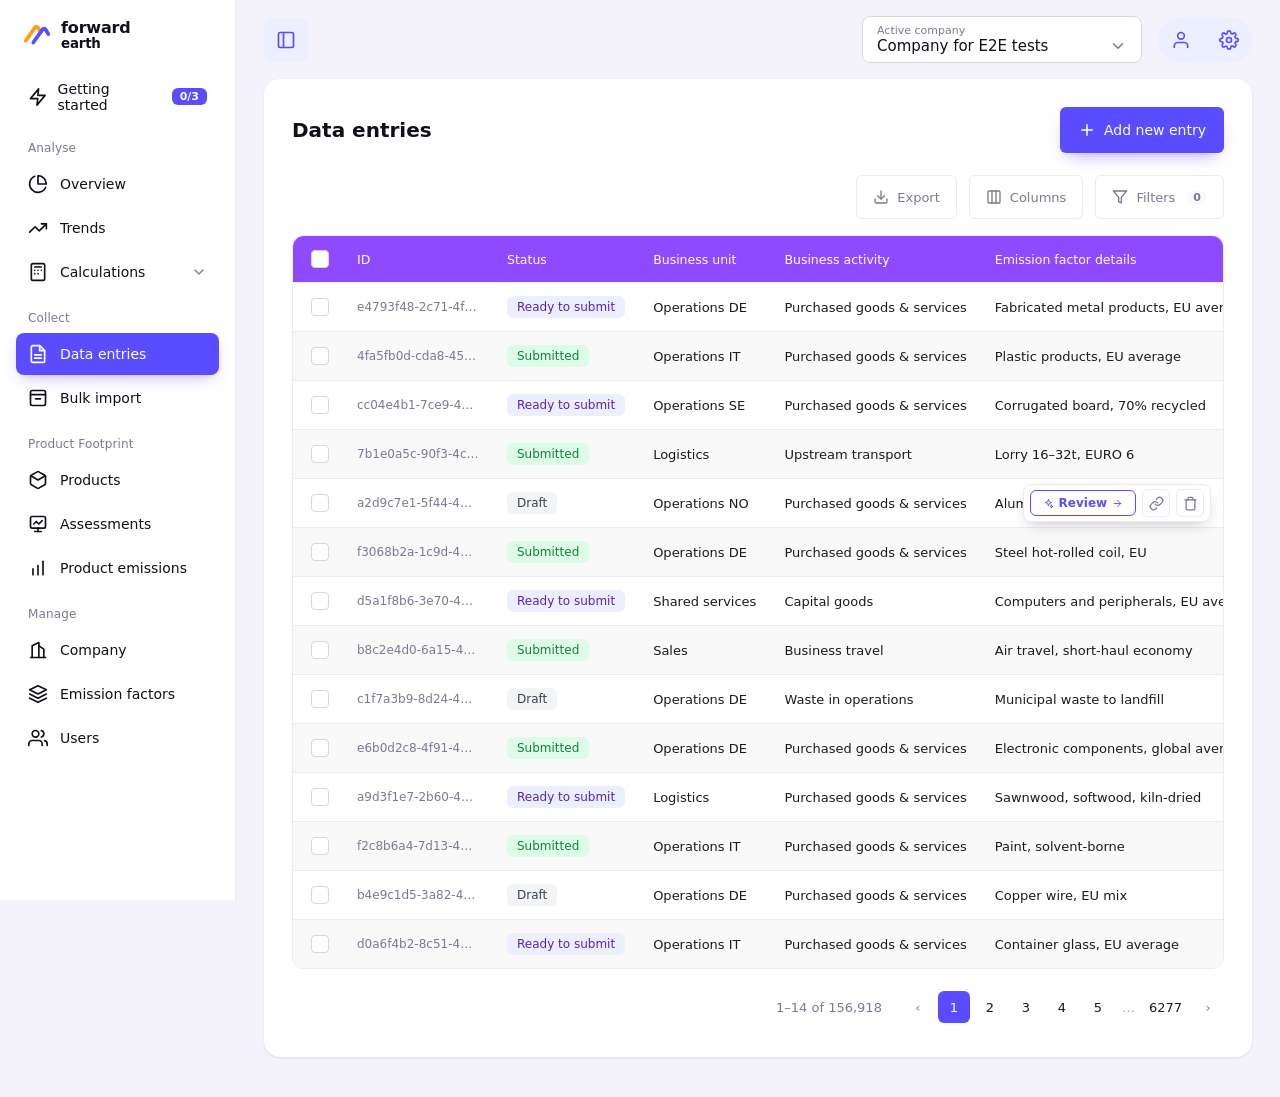
==== data-entries-improve-ef.html @ f6ad72b3 "Synthetic EF detail: right-side panel, no title tag The synthetic factor detail on the Emission fact" ====
<!DOCTYPE html>
<html lang="en">
<head>
<meta charset="UTF-8" />
<meta name="viewport" content="width=device-width, initial-scale=1.0" />
<title>Forward Earth — Data entries (Improve EF)</title>
<link rel="preconnect" href="https://api.fontshare.com" crossorigin>
<link href="https://api.fontshare.com/v2/css?f[]=satoshi@400,500,700,900&display=swap" rel="stylesheet">
<style>
/* ─────────────────────────────────────────────────────────────────────────
   Forward Earth — Data entries page (sandbox clone) + Improve EF feature.
   Single self-contained file. Colors/typography pulled from the live product.
   ───────────────────────────────────────────────────────────────────────── */
:root{
  --violet:#5A4DFF; --violet-hover:#472AD8; --violet-50:#ECEFFF; --violet-700:#5B21B6;
  --header-violet:#8F4AFF; --header-violet-2:#7C3AED;
  --text:#101019; --text-strong:#1A1B22; --text-muted:#7A7A91; --text-subtle:#A6A6B8;
  --border:#EBEBEE; --border-strong:#D7D7E0; --bg-page:#FFFFFF; --bg-subtle:#F9F9FA;
  --bg-shell:#F4F3FB;
  --success-bg:#DCFCE7; --success-fg:#15803D; --success-50:#ECFDF5; --success-fg2:#047857; --success-200:#A7F3D0;
  --alert-bg:#FEF3C7; --alert-fg:#B45309; --alert-200:#FDE68A;
  --low-bg:#FEE2E2; --low-fg:#991B1B;
  --danger:#F35151;
  --radius-sm:6px; --radius-md:8px; --radius-lg:12px;
  --shadow-card:0 1px 3px rgba(16,16,25,.06), 0 1px 2px rgba(16,16,25,.04);
  --shadow-pop:0 12px 32px -10px rgba(16,16,40,.30);
  --font:"Satoshi","Satoshi Variable",system-ui,-apple-system,sans-serif;
}
*{box-sizing:border-box;}
html,body{margin:0;padding:0;}
body{font-family:var(--font);color:var(--text);background:var(--bg-shell);font-size:14px;-webkit-font-smoothing:antialiased;}
button{font-family:inherit;}
h1,h2,h3,h4{margin:0;}

/* ── App layout ── */
.app{display:flex;min-height:100vh;}
.sidebar{width:236px;flex:0 0 236px;background:#fff;border-right:1px solid var(--border);
  padding:18px 16px 40px;display:flex;flex-direction:column;gap:2px;overflow-y:auto;height:100vh;position:sticky;top:0;}
.brand{display:flex;align-items:center;gap:9px;padding:2px 6px 18px;}
.brand svg{width:30px;height:30px;}
.brand .name{font-weight:700;font-size:16px;line-height:1.05;letter-spacing:-.01em;}
.brand .name small{display:block;font-weight:700;}

.nav-getting{display:flex;align-items:center;gap:10px;padding:10px 12px;border-radius:var(--radius-md);
  font-weight:500;color:var(--text);cursor:pointer;}
.nav-getting:hover{background:var(--bg-subtle);}
.nav-getting .badge{margin-left:auto;background:var(--violet);color:#fff;font-size:11px;font-weight:700;
  padding:2px 8px;border-radius:var(--radius-sm);}

.nav-section{font-size:12px;font-weight:500;color:var(--text-muted);padding:16px 12px 6px;letter-spacing:.01em;}
.nav-item{display:flex;align-items:center;gap:12px;padding:11px 12px;border-radius:var(--radius-md);
  color:var(--text);cursor:pointer;font-size:14px;font-weight:500;transition:background .12s;}
.nav-item svg{width:20px;height:20px;flex:0 0 auto;color:var(--text);}
.nav-item:hover{background:var(--bg-subtle);}
.nav-item.active{background:var(--violet);color:#fff;box-shadow:0 6px 16px -6px rgba(90,77,255,.5);}
.nav-item.active svg{color:#fff;}
.nav-item .chev{margin-left:auto;width:16px;height:16px;color:var(--text-muted);}

/* ── Main column ── */
.main{flex:1;min-width:0;display:flex;flex-direction:column;}
.topbar{display:flex;align-items:center;gap:16px;padding:16px 28px;}
.topbar .collapse{width:44px;height:44px;display:grid;place-items:center;border-radius:var(--radius-md);
  border:none;background:var(--violet-50);color:var(--violet);cursor:pointer;}
.topbar .spacer{flex:1;}
.company{min-width:280px;border:1px solid var(--border-strong);border-radius:var(--radius-md);
  background:#fff;padding:7px 14px;position:relative;cursor:pointer;}
.company .lab{font-size:11px;color:var(--text-muted);}
.company .val{display:flex;align-items:center;gap:8px;font-size:15px;font-weight:500;}
.company .val svg{margin-left:auto;width:18px;height:18px;color:var(--text-muted);}
.topbar .icon-btn{width:44px;height:44px;border-radius:50%;background:var(--violet-50);border:none;
  display:grid;place-items:center;color:var(--violet);cursor:pointer;}
.topbar .icon-group{display:flex;gap:8px;background:var(--violet-50);border-radius:26px;padding:3px;}
.topbar .icon-group .icon-btn{width:40px;height:40px;}

/* ── Page card ── */
.page{padding:0 28px 40px;}
.card{background:#fff;border-radius:16px;box-shadow:var(--shadow-card);padding:28px 28px 34px;}
.card-head{display:flex;align-items:center;justify-content:space-between;margin-bottom:22px;}
.card-head h1{font-size:20px;font-weight:700;color:var(--text);}
.btn{display:inline-flex;align-items:center;gap:8px;border-radius:var(--radius-sm);cursor:pointer;
  font-family:inherit;font-weight:500;transition:background .12s,border-color .12s,color .12s;white-space:nowrap;}
.btn svg{width:18px;height:18px;flex:0 0 auto;}
.btn.primary{background:var(--violet);color:#fff;border:none;font-size:14px;padding:12px 18px;height:46px;
  box-shadow:0 8px 18px -8px rgba(90,77,255,.6);}
.btn.primary:hover{background:var(--violet-hover);}
.btn.primary:disabled{opacity:.5;cursor:default;box-shadow:none;}
.btn.tool{background:#fff;color:var(--text-muted);border:1px solid var(--border);font-size:13px;
  padding:0 16px;height:44px;}
.btn.tool svg{width:16px;height:16px;}
.btn.tool:hover{border-color:var(--border-strong);background:var(--bg-subtle);color:var(--text-strong);}
.btn.secondary{background:#fff;color:var(--text-strong);border:1px solid var(--border-strong);font-size:13px;padding:0 16px;height:38px;}
.btn.secondary:hover{background:var(--bg-subtle);}
.btn.danger{background:var(--danger);color:#fff;border:none;font-size:13px;padding:0 18px;height:38px;}
.btn.danger:hover{background:#d63b3b;}
.btn.danger-outline{background:#fff;color:var(--danger);border:1px solid var(--danger);font-size:13px;padding:0 16px;height:38px;}
.btn.danger-outline:hover{background:var(--low-bg);}
.btn.outline{background:#fff;color:var(--violet);border:1px solid var(--violet);font-size:14px;padding:0 18px;height:46px;}
.btn.outline:hover{background:var(--violet-50);}
.title-help{display:inline-flex;margin-left:8px;color:var(--text-muted);vertical-align:middle;}
th .h-help{display:inline-flex;margin-left:6px;vertical-align:-2px;opacity:.75;}
td.name-cell{max-width:220px;overflow:hidden;text-overflow:ellipsis;}

.toolbar{display:flex;align-items:center;justify-content:flex-end;gap:12px;margin-bottom:16px;}
.toolbar .filter-count{margin-left:4px;background:var(--bg-subtle);color:var(--text-muted);
  font-size:11px;font-weight:700;border-radius:10px;padding:1px 6px;}

/* ── Table ── */
.tablewrap{border:1px solid var(--border);border-radius:var(--radius-lg);overflow-x:auto;}
table{width:100%;border-collapse:collapse;font-size:13px;}
thead th{background:var(--header-violet);color:#fff;text-align:left;font-weight:500;font-size:12.5px;
  padding:14px 14px;white-space:nowrap;position:relative;}
thead th.col-check{width:44px;padding-left:18px;}
thead th.col-act{position:sticky;right:0;width:0;min-width:0;max-width:0;padding:0;background:transparent;}
tbody td{padding:13px 14px;border-top:1px solid var(--border);color:var(--text-strong);
  vertical-align:middle;white-space:nowrap;}
tbody td.col-check{padding-left:18px;}
tbody tr{cursor:pointer;}
tbody tr:nth-child(odd){background:#fff;}
tbody tr:nth-child(even){background:var(--bg-subtle);}
tbody tr:hover{background:#F3EFFE;}
td.id-cell{font-variant-numeric:tabular-nums;color:var(--text-muted);font-size:12px;max-width:150px;
  overflow:hidden;text-overflow:ellipsis;}
td.muted{color:var(--text-muted);}
.check{width:18px;height:18px;border:1.5px solid var(--border-strong);border-radius:4px;background:#fff;
  display:inline-block;vertical-align:middle;}

/* status + confidence + tags */
.chip{display:inline-flex;align-items:center;padding:4px 10px;border-radius:var(--radius-sm);
  font-size:12px;font-weight:500;}
.chip.submitted{background:var(--success-bg);color:var(--success-fg);}
.chip.draft{background:#F3F4F6;color:#374151;}
.chip.ready{background:var(--violet-50);color:var(--violet-700);}
.synth{display:inline-flex;align-items:center;margin-right:8px;padding:2px 8px;border-radius:var(--radius-sm);
  background:var(--violet-50);color:var(--violet-700);font-size:11px;font-weight:600;}
.synth.custom{background:#EEF1F6;color:#475569;}
.efbusy{display:inline-flex;align-items:center;gap:6px;color:var(--violet);font-weight:600;}

/* hover action tray (zero-width sticky anchor) */
td.col-act{position:sticky;right:0;width:0;min-width:0;max-width:0;padding:0;background:transparent;overflow:visible;z-index:2;}
.actions{position:absolute;right:12px;top:50%;transform:translateY(-50%) translateX(6px);
  display:inline-flex;align-items:center;gap:6px;padding:4px 6px;background:#fff;border:1px solid var(--border);
  border-radius:var(--radius-md);box-shadow:0 6px 16px -6px rgba(11,16,49,.28);opacity:0;pointer-events:none;
  transition:opacity .12s,transform .12s;white-space:nowrap;}
tbody tr:hover .actions{opacity:1;pointer-events:auto;transform:translateY(-50%);}
.rowcta{display:inline-flex;align-items:center;gap:5px;border:1px solid var(--violet);border-radius:var(--radius-sm);cursor:pointer;
  background:#fff;color:var(--violet);font-size:12px;font-weight:600;padding:5px 12px;transition:background .12s;}
.rowcta:hover{background:var(--violet-50);}
.iconbtn{width:28px;height:28px;flex:0 0 auto;display:inline-grid;place-items:center;border:1px solid var(--border);
  border-radius:var(--radius-sm);background:#fff;color:var(--text-muted);cursor:pointer;transition:.12s;}
.iconbtn:hover{background:var(--bg-subtle);color:var(--text-strong);border-color:var(--border-strong);}
.iconbtn.danger:hover{background:var(--low-bg);color:var(--danger);border-color:#FCA5A5;}
.iconbtn svg{width:15px;height:15px;}

/* pagination */
.pagination{display:flex;align-items:center;justify-content:flex-end;gap:20px;margin-top:22px;
  font-size:13px;color:var(--text-muted);}
.pages{display:flex;align-items:center;gap:4px;}
.pages button{min-width:32px;height:32px;border:none;background:transparent;border-radius:var(--radius-sm);
  color:var(--text-strong);font-size:13px;cursor:pointer;font-family:inherit;}
.pages button:hover{background:var(--bg-subtle);}
.pages button.active{background:var(--violet);color:#fff;}
.pages button.nav{color:var(--text-muted);}

/* ── Scrim + modal ── */
.scrim{position:fixed;inset:0;background:rgba(0,0,0,.4);z-index:1000;}
.modal-wrap{position:fixed;inset:0;z-index:1001;display:flex;align-items:flex-start;justify-content:center;
  padding:40px 24px;overflow-y:auto;}
.modal{width:100%;max-width:860px;display:flex;flex-direction:column;gap:16px;animation:modalIn .2s cubic-bezier(.32,.72,0,1);
  background:#F1F0F7;border-radius:20px;padding:16px;box-shadow:0 24px 64px -16px rgba(16,16,40,.35);height:fit-content;}
@keyframes modalIn{from{opacity:0;transform:translateY(8px);}to{opacity:1;transform:none;}}
.modal-head{background:#fff;border-radius:var(--radius-lg);padding:24px 26px;display:flex;align-items:center;gap:14px;}
.modal-head h2{font-size:21px;font-weight:700;color:var(--text);flex:1;min-width:0;overflow:hidden;text-overflow:ellipsis;white-space:nowrap;}
.modal-head .link-ic,.modal-head .close{width:34px;height:34px;border:none;background:transparent;border-radius:var(--radius-sm);
  display:grid;place-items:center;color:var(--text-muted);cursor:pointer;}
.modal-head .link-ic:hover,.modal-head .close:hover{background:var(--bg-subtle);color:var(--text-strong);}
.form-card{background:#fff;border-radius:var(--radius-lg);padding:22px 26px 26px;}
.form-card h3{font-size:16px;font-weight:700;color:var(--violet);margin-bottom:4px;}
.form-card .sub{font-size:13px;color:var(--text-muted);margin:0 0 14px;}
.card-head-row{display:flex;align-items:center;gap:10px;margin-bottom:14px;}
.card-head-row h3{margin:0;flex:1;}
.card-fold{width:30px;height:30px;border:none;background:transparent;border-radius:var(--radius-sm);
  display:grid;place-items:center;color:var(--text-muted);cursor:pointer;transition:transform .15s;}
.card-fold.collapsed{transform:rotate(-90deg);}
.card-fold:hover{background:var(--bg-subtle);}
.collapsed-sum{font-size:13px;color:var(--text-muted);margin:0;}

.grid{display:grid;gap:16px;}
.grid.two{grid-template-columns:1fr 1fr;}
/* DS floating-label field: the label sits on the field's top border */
.fld{position:relative;padding-top:8px;}
.fld .lab{position:absolute;top:0;left:12px;z-index:1;background:#fff;padding:0 5px;border-radius:4px;
  font-size:12px;color:var(--text-muted);line-height:16px;}
.fld .lab .req{color:var(--text-muted);}
.fld .control{min-height:56px;display:flex;align-items:center;gap:8px;padding:0 16px;border-radius:var(--radius-md);
  background:#fff;border:1px solid var(--border-strong);font-size:15px;color:var(--text-strong);}
.fld .control.ro{color:var(--text-muted);}
.fld .control.placeholder{color:var(--text-subtle);}
.fldic{margin-left:auto;color:var(--text-muted);display:inline-flex;flex:0 0 auto;}
input.control,select.control{width:100%;font-family:inherit;outline:none;appearance:none;cursor:pointer;
  height:56px;display:block;}
input.control{cursor:text;}
input.control:focus,select.control:focus{border-color:var(--violet);box-shadow:0 0 0 3px rgba(90,77,255,.14);}
select.control{background-image:url("data:image/svg+xml,%3Csvg xmlns='http://www.w3.org/2000/svg' width='16' height='16' viewBox='0 0 24 24' fill='none' stroke='%237A7A91' stroke-width='2' stroke-linecap='round' stroke-linejoin='round'%3E%3Cpolyline points='6 9 12 15 18 9'/%3E%3C/svg%3E");
  background-repeat:no-repeat;background-position:right 14px center;padding-right:40px;}

/* EF combobox (New entry modal) — trigger + popover with two create actions */
.efselect{position:relative;}
.efselect-trigger{width:100%;box-sizing:border-box;min-height:56px;padding:0 16px;display:flex;align-items:center;
  justify-content:space-between;gap:8px;background:#fff;border:1px solid var(--border-strong);border-radius:var(--radius-md);
  font-family:inherit;font-size:14px;color:var(--text-strong);cursor:pointer;text-align:left;transition:border-color .12s,box-shadow .12s;}
.efselect-trigger:hover{border-color:var(--text-muted);}
.efselect-trigger[aria-expanded="true"]{border-color:var(--violet);box-shadow:0 0 0 3px rgba(90,77,255,.14);}
.efselect-trigger .ph{color:var(--text-subtle);}
.efselect-trigger svg{color:var(--text-muted);flex:0 0 auto;}
.efselect-menu{position:absolute;left:0;right:0;top:calc(100% + 6px);z-index:60;background:#fff;
  border:1px solid var(--border);border-radius:10px;box-shadow:var(--shadow-pop);padding:6px;
  display:flex;flex-direction:column;gap:2px;max-height:320px;overflow-y:auto;}
.efselect-search{margin:2px 2px 6px;height:38px;padding:0 12px;border:1px solid var(--border-strong);
  border-radius:var(--radius-sm);font-family:inherit;font-size:13px;color:var(--text-strong);outline:none;}
.efselect-search:focus{border-color:var(--violet);box-shadow:0 0 0 3px rgba(90,77,255,.14);}
.efselect-empty{padding:10px 10px 6px;font-size:12.5px;color:var(--text-muted);}
.efselect-menu.up{top:auto;bottom:calc(100% + 6px);}
.efselect-item{display:flex;align-items:center;gap:10px;width:100%;box-sizing:border-box;text-align:left;
  border:none;background:transparent;cursor:pointer;font-family:inherit;font-size:13px;color:var(--text-strong);
  padding:10px 10px;border-radius:var(--radius-sm);}
.efselect-item:hover{background:var(--bg-subtle);}
.efselect-sep{height:1px;background:var(--border);margin:5px 4px;}
.efselect-item.create{align-items:flex-start;color:var(--violet);}
.efselect-item.create svg{margin-top:2px;flex:0 0 auto;}
.efselect-item.create b{display:block;font-weight:600;}
.efselect-item.create .subline{display:block;margin-top:1px;font-size:11.5px;font-weight:400;color:var(--text-muted);}
.efselect-item.current{background:var(--violet-50);font-weight:600;}
/* While the menu is open, lift the whole combobox (trigger + menu) above the
   sticky modal footer so neither is painted over. */
.efselect.open{z-index:70;}
.fld:has(.efselect.open){z-index:70;}

.dropzone{border:1.5px dashed var(--border-strong);border-radius:var(--radius-md);background:var(--bg-subtle);
  padding:26px;text-align:center;color:var(--text-subtle);display:flex;flex-direction:column;align-items:center;gap:8px;}
.dropzone svg{width:26px;height:26px;color:var(--text-subtle);}

.modal-foot{background:#fff;border-radius:var(--radius-lg);padding:16px 26px;display:flex;justify-content:flex-end;gap:12px;
  position:sticky;bottom:0;border:1px solid var(--border);box-shadow:0 -8px 24px -12px rgba(16,16,40,.18);}

/* banners inside EF card */
.banner{display:flex;align-items:center;gap:12px;padding:13px 16px;border-radius:var(--radius-lg);font-size:13px;line-height:1.5;
  border:1px solid var(--alert-200);background:var(--alert-bg);color:var(--alert-fg);}
.banner .tx{flex:1;min-width:0;}
.banner b{font-weight:700;}
.banner .btn{flex:0 0 auto;}
.banner.busy{border-color:#C9C2FF;background:#F5F3FF;color:var(--violet-700);}
.banner.ok{border-color:var(--success-200);background:var(--success-50);color:var(--success-fg2);}
.banner.fail{border-color:#FCA5A5;background:var(--low-bg);color:var(--low-fg);}
.pill-status.fail{background:var(--low-bg);color:var(--low-fg);}
.match{margin-top:16px;padding:11px 13px;border-radius:var(--radius-md);border:1px solid var(--success-200);
  background:var(--success-50);color:var(--success-fg2);display:flex;align-items:flex-start;gap:9px;font-size:12.5px;line-height:1.5;}
.match b{font-weight:700;}
.match svg{flex:0 0 auto;margin-top:1px;}

.processing{border:1.5px dashed #C9C2FF;border-radius:var(--radius-md);background:#F5F3FF;padding:30px 20px;text-align:center;
  display:flex;flex-direction:column;align-items:center;gap:8px;}
.processing .big{font-size:14px;font-weight:700;color:var(--violet);display:inline-flex;align-items:center;gap:8px;}
.processing .why{font-size:12.5px;color:var(--text-muted);max-width:420px;line-height:1.5;}

/* ── Right-side panel variant (EF detail — matches the product's placement) ── */
.modal-wrap.efdrawer{justify-content:flex-end;padding:16px;}
.efdrawer .modal{width:720px;max-width:calc(100vw - 32px);min-height:calc(100vh - 32px);height:auto;}
.efdrawer .modal-foot{margin-top:auto;}

/* ── Generate / Review dialogs ──
   Centered by a flex overlay (NOT by transform) so the entry animation can
   never fight the positioning and fly the dialog in from a corner. */
.wizoverlay{position:fixed;inset:0;z-index:1101;display:flex;align-items:center;justify-content:center;
  padding:24px;overflow-y:auto;}
.wizdlg{margin:auto;width:620px;max-width:calc(100vw - 48px);
  background:#fff;border-radius:14px;padding:22px;box-shadow:0 32px 80px -24px rgba(16,16,40,.45);
  display:flex;flex-direction:column;gap:16px;animation:modalIn .2s cubic-bezier(.32,.72,0,1);}
.wizdlg h3{font-size:16.5px;font-weight:700;color:var(--text-strong);flex:1;}
.wizdlg .head{display:flex;align-items:center;gap:10px;}
.wizdlg .head .close{width:30px;height:30px;border:none;background:transparent;color:var(--text-muted);
  display:grid;place-items:center;border-radius:var(--radius-sm);cursor:pointer;}
.wizdlg .head .close:hover{background:var(--bg-subtle);}
.wizdlg .subx{margin:0;font-size:13px;line-height:1.55;color:var(--text-muted);}
.wizdlg .subx b{color:var(--text-strong);font-weight:600;}
.steps{display:grid;grid-template-columns:1fr auto 1fr auto 1fr;gap:8px;align-items:stretch;}
.wstep{border:1px solid var(--border-strong);border-radius:10px;background:var(--bg-subtle);padding:11px 12px;
  display:flex;flex-direction:column;gap:3px;}
.wstep .k{font-size:10.5px;font-weight:700;color:var(--violet);text-transform:uppercase;letter-spacing:.04em;}
.wstep .t{font-size:13px;font-weight:700;color:var(--text-strong);}
.wstep .d{font-size:11.5px;color:var(--text-muted);line-height:1.45;}
.warrow{align-self:center;color:var(--text-subtle);}
.wiznote{font-size:12px;color:var(--text-muted);display:flex;align-items:flex-start;gap:7px;line-height:1.5;
  background:var(--bg-subtle);border-radius:var(--radius-md);padding:10px 12px;}
.wiznote svg{flex:0 0 auto;margin-top:1px;}
.wizfoot{display:flex;justify-content:flex-end;gap:10px;}

/* spinner + toast */
.spin{animation:spin 1.4s linear infinite;transform-origin:center;display:inline-flex;}
.spinner{width:20px;height:20px;border-radius:50%;border:2.5px solid #C9C2FF;border-top-color:var(--violet);animation:spin .9s linear infinite;}
.spinner.sm{width:16px;height:16px;border-width:2px;}
@keyframes spin{to{transform:rotate(360deg);}}
#toast{position:fixed;left:50%;bottom:28px;transform:translateX(-50%) translateY(20px);z-index:2000;
  background:#1A1B22;color:#fff;font-size:13px;font-weight:500;padding:11px 18px;border-radius:var(--radius-md);
  box-shadow:0 12px 30px -8px rgba(0,0,0,.4);opacity:0;pointer-events:none;transition:opacity .2s,transform .2s;max-width:460px;}
#toast.show{opacity:1;transform:translateX(-50%);}
.changelink{border:none;background:transparent;cursor:pointer;color:var(--violet);font-size:12px;font-weight:600;}

/* ── Generate / Review synthetic EF dialogs (shared component) ── */
.wizdlg textarea{width:100%;box-sizing:border-box;font-size:13px;font-family:inherit;border:1px solid var(--border-strong);
  border-radius:var(--radius-md);padding:10px 12px;color:var(--text-strong);resize:vertical;}
.wizdlg textarea:focus{outline:none;border-color:var(--violet);box-shadow:0 0 0 3px rgba(90,77,255,.14);}
.wizdlg .dlg-foot{display:flex;justify-content:space-between;align-items:center;gap:16px;
  margin:4px -22px -22px;padding:14px 22px;border-top:1px solid var(--border);background:var(--bg-subtle);
  border-radius:0 0 14px 14px;}
.wizdlg .dlg-foot .hint{font-size:12px;color:var(--text-muted);margin:0;}
.stage{display:flex;align-items:center;gap:10px;padding:7px 0;font-size:13px;color:var(--text-subtle);}
.stage.active{color:var(--text-strong);}
.stage.done{color:var(--text-muted);}
.stage .st-ic{width:18px;display:inline-flex;justify-content:center;flex:0 0 auto;}
.pill-status{display:inline-flex;align-items:center;gap:5px;background:var(--violet-50);color:var(--violet-700);
  border-radius:999px;padding:4px 10px;font-size:11px;font-weight:600;white-space:nowrap;}
.pill-status .spin{color:var(--violet);}
.kpi-row{display:grid;grid-template-columns:1fr 1fr;gap:10px;}
.kpi{background:var(--bg-subtle);border-radius:var(--radius-md);padding:12px 14px;}
.kpi .k{font-size:12px;color:var(--text-muted);margin:0 0 4px;}
.kpi .v{font-size:19px;font-weight:600;margin:0;}
.kpi .v small{font-size:12px;font-weight:400;color:var(--text-muted);}
.ctx-details{margin:14px 0 0;background:var(--bg-subtle);border-radius:var(--radius-md);padding:8px 12px;font-size:12px;color:var(--text-muted);}
.ctx-details summary{cursor:pointer;}
.rvw table{font-size:12px;}
.rvw tbody tr{cursor:default;}
.rvw tbody tr:hover{background:inherit;}
.rvw tbody tr:nth-child(even):hover{background:var(--bg-subtle);}
.energy{border:1px solid var(--border);border-radius:var(--radius-md);}
.energy>div{display:flex;justify-content:space-between;gap:12px;padding:9px 12px;font-size:12px;}
.energy>div+div{border-top:1px solid var(--border);}
.energy .efref{color:var(--violet);}
.actions.show{opacity:1;pointer-events:auto;transform:translateY(-50%);}
.confchip{display:inline-block;padding:3px 10px;border-radius:var(--radius-sm);font-size:12px;font-weight:600;line-height:16px;}
.confchip.high{background:var(--success-bg);color:var(--success-fg);}
.confchip.med{background:var(--alert-bg);color:var(--alert-fg);}

/* ── Assessments (PCF) ── */
.seg{display:inline-flex;background:var(--bg-subtle);border:1px solid var(--border);border-radius:9px;padding:3px;gap:3px;font-size:13px;}
.seg .on{background:var(--violet);color:#fff;border-radius:7px;padding:5px 14px;font-weight:500;}
.seg .off{color:var(--text-muted);padding:5px 14px;}
.chipx{background:var(--violet-50);color:var(--violet);font-size:12px;padding:3px 10px;border-radius:7px;white-space:nowrap;display:inline-block;
  overflow:hidden;text-overflow:ellipsis;max-width:100%;vertical-align:middle;}
.chip.calc{background:var(--success-bg);color:var(--success-fg);}
.chip.adraft{background:#E3EEFB;color:#1D5FA6;}
.chip.synthef{background:var(--violet-50);color:var(--violet-700);display:inline-flex;align-items:center;gap:4px;}
.assess-body{display:flex;gap:0;}
.assess-nav{width:210px;flex:0 0 210px;border-right:1px solid var(--border);padding:6px 14px 6px 0;font-size:13.5px;}
.assess-nav-item{display:flex;align-items:center;gap:8px;padding:9px 10px;border-radius:var(--radius-md);margin-bottom:2px;color:var(--text-strong);}
.assess-nav-item.active{background:var(--violet-50);font-weight:600;}
.assess-nav-item .mut{color:var(--text-muted);font-weight:400;font-size:12px;}
.assess-content{flex:1;min-width:0;padding-left:20px;}
/* EF-name pill in the materials table (read-only, matches the product) */
.dd{display:inline-flex;align-items:center;gap:8px;max-width:100%;
  background:var(--violet-50);border-radius:var(--radius-md);padding:8px 12px;
  color:var(--violet);font-size:12.5px;cursor:default;}
.dd .efn{min-width:0;overflow:hidden;text-overflow:ellipsis;white-space:nowrap;}
.matbtn{display:inline-flex;align-items:center;gap:5px;background:#fff;color:var(--violet);border:1px solid var(--border-strong);
  border-radius:9px;height:26px;padding:0 10px;font-size:11.5px;font-weight:600;font-family:inherit;cursor:pointer;white-space:nowrap;}
.matbtn:hover{border-color:var(--violet);background:var(--violet-50);}
.matbtn.ready{border-color:var(--violet);}
</style>
</head>
<body>
<div class="app">
  <!-- ── Sidebar ── -->
  <aside class="sidebar">
    <div class="brand">
      <svg viewBox="0 0 32 32" fill="none"><path d="M4 22 L14 8 a2 2 0 0 1 3.2 0.2 L20 13" stroke="#FF9E0D" stroke-width="4" stroke-linecap="round"/><path d="M12 24 L22 10 a2 2 0 0 1 3.2 0.2 L28 15" stroke="#5A4DFF" stroke-width="4" stroke-linecap="round"/></svg>
      <div class="name">forward<small>earth</small></div>
    </div>
    <div class="nav-getting"><svg width="20" height="20" viewBox="0 0 24 24" fill="none" stroke="currentColor" stroke-width="2" stroke-linecap="round" stroke-linejoin="round"><polygon points="13 2 3 14 12 14 11 22 21 10 12 10 13 2"/></svg>Getting started<span class="badge">0/3</span></div>

    <div class="nav-section">Analyse</div>
    <div class="nav-item"><svg viewBox="0 0 24 24" fill="none" stroke="currentColor" stroke-width="2" stroke-linecap="round" stroke-linejoin="round"><path d="M21.21 15.89A10 10 0 1 1 8 2.83"/><path d="M22 12A10 10 0 0 0 12 2v10z"/></svg>Overview</div>
    <div class="nav-item"><svg viewBox="0 0 24 24" fill="none" stroke="currentColor" stroke-width="2" stroke-linecap="round" stroke-linejoin="round"><polyline points="22 7 13.5 15.5 8.5 10.5 2 17"/><polyline points="16 7 22 7 22 13"/></svg>Trends</div>
    <div class="nav-item"><svg viewBox="0 0 24 24" fill="none" stroke="currentColor" stroke-width="2" stroke-linecap="round" stroke-linejoin="round"><rect x="4" y="2" width="16" height="20" rx="2"/><line x1="8" y1="6" x2="16" y2="6"/><line x1="8" y1="10" x2="8" y2="10"/><line x1="12" y1="10" x2="12" y2="10"/><line x1="16" y1="10" x2="16" y2="10"/><line x1="8" y1="14" x2="8" y2="14"/><line x1="12" y1="14" x2="12" y2="14"/></svg>Calculations<svg class="chev" viewBox="0 0 24 24" fill="none" stroke="currentColor" stroke-width="2" stroke-linecap="round" stroke-linejoin="round"><polyline points="6 9 12 15 18 9"/></svg></div>

    <div class="nav-section">Collect</div>
    <div class="nav-item active" id="nav-data" onclick="showPage('data')"><svg viewBox="0 0 24 24" fill="none" stroke="currentColor" stroke-width="2" stroke-linecap="round" stroke-linejoin="round"><path d="M14 2H6a2 2 0 0 0-2 2v16a2 2 0 0 0 2 2h12a2 2 0 0 0 2-2V8z"/><polyline points="14 2 14 8 20 8"/><line x1="8" y1="13" x2="16" y2="13"/><line x1="8" y1="17" x2="16" y2="17"/></svg>Data entries</div>
    <div class="nav-item"><svg viewBox="0 0 24 24" fill="none" stroke="currentColor" stroke-width="2" stroke-linecap="round" stroke-linejoin="round"><path d="M21 8V5a2 2 0 0 0-2-2H5a2 2 0 0 0-2 2v3"/><path d="M3 8h18v11a2 2 0 0 1-2 2H5a2 2 0 0 1-2-2z"/><line x1="9" y1="13" x2="15" y2="13"/></svg>Bulk import</div>

    <div class="nav-section">Product Footprint</div>
    <div class="nav-item"><svg viewBox="0 0 24 24" fill="none" stroke="currentColor" stroke-width="2" stroke-linecap="round" stroke-linejoin="round"><path d="M21 16V8a2 2 0 0 0-1-1.73l-7-4a2 2 0 0 0-2 0l-7 4A2 2 0 0 0 3 8v8a2 2 0 0 0 1 1.73l7 4a2 2 0 0 0 2 0l7-4A2 2 0 0 0 21 16z"/><polyline points="3.27 6.96 12 12.01 20.73 6.96"/></svg>Products</div>
    <div class="nav-item" id="nav-assess" onclick="showPage('assess')"><svg viewBox="0 0 24 24" fill="none" stroke="currentColor" stroke-width="2" stroke-linecap="round" stroke-linejoin="round"><rect x="3" y="3" width="18" height="14" rx="2"/><line x1="12" y1="17" x2="12" y2="21"/><line x1="8" y1="21" x2="16" y2="21"/><polyline points="7 12 10 9 13 12 17 8"/></svg>Assessments</div>
    <div class="nav-item"><svg viewBox="0 0 24 24" fill="none" stroke="currentColor" stroke-width="2" stroke-linecap="round" stroke-linejoin="round"><line x1="6" y1="20" x2="6" y2="13"/><line x1="12" y1="20" x2="12" y2="9"/><line x1="18" y1="20" x2="18" y2="4"/></svg>Product emissions</div>

    <div class="nav-section">Manage</div>
    <div class="nav-item"><svg viewBox="0 0 24 24" fill="none" stroke="currentColor" stroke-width="2" stroke-linecap="round" stroke-linejoin="round"><path d="M3 21h18"/><path d="M5 21V7l8-4v18"/><path d="M19 21V11l-6-4"/></svg>Company</div>
    <div class="nav-item" id="nav-ef" onclick="showPage('ef')"><svg viewBox="0 0 24 24" fill="none" stroke="currentColor" stroke-width="2" stroke-linecap="round" stroke-linejoin="round"><path d="M12 2 2 7l10 5 10-5-10-5z"/><path d="M2 17l10 5 10-5"/><path d="M2 12l10 5 10-5"/></svg>Emission factors</div>
    <div class="nav-item"><svg viewBox="0 0 24 24" fill="none" stroke="currentColor" stroke-width="2" stroke-linecap="round" stroke-linejoin="round"><path d="M17 21v-2a4 4 0 0 0-4-4H5a4 4 0 0 0-4 4v2"/><circle cx="9" cy="7" r="4"/><path d="M23 21v-2a4 4 0 0 0-3-3.87"/><path d="M16 3.13a4 4 0 0 1 0 7.75"/></svg>Users</div>
  </aside>

  <!-- ── Main ── -->
  <div class="main">
    <div class="topbar">
      <button class="collapse" title="Collapse sidebar"><svg width="20" height="20" viewBox="0 0 24 24" fill="none" stroke="currentColor" stroke-width="2" stroke-linecap="round" stroke-linejoin="round"><rect x="3" y="3" width="18" height="18" rx="2"/><line x1="9" y1="3" x2="9" y2="21"/></svg></button>
      <div class="spacer"></div>
      <div class="company"><div class="lab">Active company</div><div class="val">Company for E2E tests<svg viewBox="0 0 24 24" fill="none" stroke="currentColor" stroke-width="2" stroke-linecap="round" stroke-linejoin="round"><polyline points="6 9 12 15 18 9"/></svg></div></div>
      <div class="icon-group">
        <button class="icon-btn" title="Account"><svg width="20" height="20" viewBox="0 0 24 24" fill="none" stroke="currentColor" stroke-width="2" stroke-linecap="round" stroke-linejoin="round"><path d="M20 21v-2a4 4 0 0 0-4-4H8a4 4 0 0 0-4 4v2"/><circle cx="12" cy="7" r="4"/></svg></button>
        <button class="icon-btn" title="Settings"><svg width="20" height="20" viewBox="0 0 24 24" fill="none" stroke="currentColor" stroke-width="2" stroke-linecap="round" stroke-linejoin="round"><circle cx="12" cy="12" r="3"/><path d="M19.4 15a1.65 1.65 0 0 0 .33 1.82l.06.06a2 2 0 0 1-2.83 2.83l-.06-.06a1.65 1.65 0 0 0-1.82-.33 1.65 1.65 0 0 0-1 1.51V21a2 2 0 0 1-4 0v-.09A1.65 1.65 0 0 0 9 19.4a1.65 1.65 0 0 0-1.82.33l-.06.06a2 2 0 0 1-2.83-2.83l.06-.06a1.65 1.65 0 0 0 .33-1.82 1.65 1.65 0 0 0-1.51-1H3a2 2 0 0 1 0-4h.09A1.65 1.65 0 0 0 4.6 9a1.65 1.65 0 0 0-.33-1.82l-.06-.06a2 2 0 0 1 2.83-2.83l.06.06a1.65 1.65 0 0 0 1.82.33H9a1.65 1.65 0 0 0 1-1.51V3a2 2 0 0 1 4 0v.09a1.65 1.65 0 0 0 1 1.51 1.65 1.65 0 0 0 1.82-.33l.06-.06a2 2 0 0 1 2.83 2.83l-.06.06a1.65 1.65 0 0 0-.33 1.82V9a1.65 1.65 0 0 0 1.51 1H21a2 2 0 0 1 0 4h-.09a1.65 1.65 0 0 0-1.51 1z"/></svg></button>
      </div>
    </div>

    <div class="page" id="page-data">
      <div class="card">
        <div class="card-head">
          <h1>Data entries</h1>
          <button class="btn primary" onclick="openNew()"><svg viewBox="0 0 24 24" fill="none" stroke="currentColor" stroke-width="2" stroke-linecap="round" stroke-linejoin="round"><line x1="12" y1="5" x2="12" y2="19"/><line x1="5" y1="12" x2="19" y2="12"/></svg>Add new entry</button>
        </div>
        <div class="toolbar">
          <button class="btn tool" onclick="toast('Export — CSV of the current view')"><svg viewBox="0 0 24 24" fill="none" stroke="currentColor" stroke-width="2" stroke-linecap="round" stroke-linejoin="round"><path d="M21 15v4a2 2 0 0 1-2 2H5a2 2 0 0 1-2-2v-4"/><polyline points="7 10 12 15 17 10"/><line x1="12" y1="15" x2="12" y2="3"/></svg>Export</button>
          <button class="btn tool" onclick="toast('Columns — show/hide grid columns')"><svg viewBox="0 0 24 24" fill="none" stroke="currentColor" stroke-width="2" stroke-linecap="round" stroke-linejoin="round"><rect x="3" y="3" width="18" height="18" rx="2"/><line x1="9" y1="3" x2="9" y2="21"/><line x1="15" y1="3" x2="15" y2="21"/></svg>Columns</button>
          <button class="btn tool" onclick="toast('Filters')"><svg viewBox="0 0 24 24" fill="none" stroke="currentColor" stroke-width="2" stroke-linecap="round" stroke-linejoin="round"><polygon points="22 3 2 3 10 12.46 10 19 14 21 14 12.46 22 3"/></svg>Filters<span class="filter-count">0</span></button>
        </div>
        <div class="tablewrap">
          <table>
            <thead>
              <tr>
                <th class="col-check"><span class="check"></span></th>
                <th>ID</th><th>Status</th><th>Business unit</th><th>Business activity</th>
                <th>Emission factor details</th>
                <th>User assigned</th><th>Start date</th><th>End date</th><th>Data input type</th>
                <th>Consumption details</th>
                <th class="col-act" aria-hidden="true"></th>
              </tr>
            </thead>
            <tbody id="tbody"></tbody>
          </table>
        </div>
        <div class="pagination">
          <span id="pagecount">1–14 of 156,918</span>
          <div class="pages">
            <button class="nav">‹</button>
            <button class="active">1</button><button>2</button><button>3</button><button>4</button><button>5</button>
            <span style="padding:0 4px;color:var(--text-subtle)">…</span><button>6277</button>
            <button class="nav">›</button>
          </div>
        </div>
      </div>
    </div>

    <!-- ── Emission factors page (Manage → Emission factors) ── -->
    <div class="page" id="page-ef" style="display:none">
      <div class="card">
        <div class="card-head">
          <h1>Emission factors<span class="title-help"><svg width="17" height="17" viewBox="0 0 24 24" fill="none" stroke="currentColor" stroke-width="2" stroke-linecap="round" stroke-linejoin="round"><circle cx="12" cy="12" r="10"/><path d="M9.09 9a3 3 0 0 1 5.83 1c0 2-3 3-3 3"/><line x1="12" y1="17" x2="12" y2="17"/></svg></span></h1>
          <div style="display:flex;gap:12px">
            <button class="btn outline" onclick="toast('Show instructions — how custom emission factors work')">Show instructions</button>
            <button class="btn primary" onclick="toast('Add new custom emission factor — flow out of scope for this mock')"><svg viewBox="0 0 24 24" fill="none" stroke="currentColor" stroke-width="2" stroke-linecap="round" stroke-linejoin="round"><line x1="12" y1="5" x2="12" y2="19"/><line x1="5" y1="12" x2="19" y2="12"/></svg>Add new custom emission factor</button>
          </div>
        </div>
        <div class="toolbar">
          <button class="btn tool" onclick="toast('Export — CSV of the current view')"><svg viewBox="0 0 24 24" fill="none" stroke="currentColor" stroke-width="2" stroke-linecap="round" stroke-linejoin="round"><path d="M21 15v4a2 2 0 0 1-2 2H5a2 2 0 0 1-2-2v-4"/><polyline points="7 10 12 15 17 10"/><line x1="12" y1="15" x2="12" y2="3"/></svg>Export</button>
          <button class="btn tool" onclick="toast('Columns — show/hide grid columns')"><svg viewBox="0 0 24 24" fill="none" stroke="currentColor" stroke-width="2" stroke-linecap="round" stroke-linejoin="round"><rect x="3" y="3" width="18" height="18" rx="2"/><line x1="9" y1="3" x2="9" y2="21"/><line x1="15" y1="3" x2="15" y2="21"/></svg>Columns</button>
          <button class="btn tool" onclick="toast('Filters')"><svg viewBox="0 0 24 24" fill="none" stroke="currentColor" stroke-width="2" stroke-linecap="round" stroke-linejoin="round"><polygon points="22 3 2 3 10 12.46 10 19 14 21 14 12.46 22 3"/></svg>Filters</button>
        </div>
        <div class="tablewrap">
          <table>
            <thead>
              <tr id="ef-head"></tr>
            </thead>
            <tbody id="ef-tbody"></tbody>
          </table>
        </div>
        <div class="pagination">
          <span id="ef-pagecount"></span>
          <div class="pages">
            <button class="nav">‹</button><button class="active">1</button><button class="nav">›</button>
          </div>
        </div>
      </div>
    </div>

    <!-- ── Assessments page (PCF) ── -->
    <div class="page" id="page-assess" style="display:none">
      <div class="card">
        <div class="card-head">
          <h1>Assessments</h1>
          <div style="display:flex;gap:12px">
            <button class="btn outline" onclick="toast('Show instructions — how PCF assessments work')">Show instructions</button>
            <button class="btn primary" onclick="toast('Start new assessment — flow out of scope for this mock')"><svg viewBox="0 0 24 24" fill="none" stroke="currentColor" stroke-width="2" stroke-linecap="round" stroke-linejoin="round"><line x1="12" y1="5" x2="12" y2="19"/><line x1="5" y1="12" x2="19" y2="12"/></svg>Start new assessment</button>
          </div>
        </div>
        <div class="toolbar" style="justify-content:space-between">
          <div class="seg"><span class="on">PCF</span><span class="off">CBAM</span></div>
          <div style="display:flex;gap:12px">
            <button class="btn tool" onclick="toast('Export — CSV of the current view')"><svg viewBox="0 0 24 24" fill="none" stroke="currentColor" stroke-width="2" stroke-linecap="round" stroke-linejoin="round"><path d="M21 15v4a2 2 0 0 1-2 2H5a2 2 0 0 1-2-2v-4"/><polyline points="7 10 12 15 17 10"/><line x1="12" y1="15" x2="12" y2="3"/></svg>Export</button>
            <button class="btn tool" onclick="toast('Columns — show/hide grid columns')"><svg viewBox="0 0 24 24" fill="none" stroke="currentColor" stroke-width="2" stroke-linecap="round" stroke-linejoin="round"><rect x="3" y="3" width="18" height="18" rx="2"/><line x1="9" y1="3" x2="9" y2="21"/><line x1="15" y1="3" x2="15" y2="21"/></svg>Columns</button>
            <button class="btn tool" onclick="toast('Filters')"><svg viewBox="0 0 24 24" fill="none" stroke="currentColor" stroke-width="2" stroke-linecap="round" stroke-linejoin="round"><polygon points="22 3 2 3 10 12.46 10 19 14 21 14 12.46 22 3"/></svg>Filters</button>
          </div>
        </div>
        <div class="tablewrap">
          <table>
            <thead>
              <tr>
                <th class="col-check"><span class="check"></span></th>
                <th>Status</th><th>Assessment name</th><th>Standard</th><th>Level</th>
                <th>Linked product</th><th>Business unit</th><th>Start date</th><th>End date</th>
              </tr>
            </thead>
            <tbody>
              <tr onclick="toast('Assessment detail — only the Screw draft is wired in this mock')"><td class="col-check" onclick="event.stopPropagation()"><span class="check"></span></td><td><span class="chip calc">Calculated</span></td><td>Non mass units - Berlin - 2025</td><td><span class="chipx">PACT v3.0</span></td><td><span class="chipx">Product</span></td><td><span class="chipx">Non mass units</span></td><td>Berlin</td><td class="muted">01/01/2025</td><td class="muted">12/31/2025</td></tr>
              <tr onclick="toast('Assessment detail — only the Screw draft is wired in this mock')"><td class="col-check" onclick="event.stopPropagation()"><span class="check"></span></td><td><span class="chip calc">Calculated</span></td><td>Product with no energy estimates</td><td><span class="chipx">ISO 14067:2018</span></td><td><span class="chipx">Product</span></td><td><span class="chipx">Product with no energy…</span></td><td>Eberswalde</td><td class="muted">01/01/2025</td><td class="muted">12/31/2025</td></tr>
              <tr onclick="toast('Assessment detail — only the Screw draft is wired in this mock')"><td class="col-check" onclick="event.stopPropagation()"><span class="check"></span></td><td><span class="chip calc">Calculated</span></td><td>Non mass units - Berlin - 2025</td><td><span class="chipx">PACT v3.0</span></td><td><span class="chipx">Product</span></td><td><span class="chipx">Non mass units</span></td><td>Berlin</td><td class="muted">01/01/2025</td><td class="muted">12/31/2025</td></tr>
              <tr onclick="toast('Assessment detail — only the Screw draft is wired in this mock')"><td class="col-check" onclick="event.stopPropagation()"><span class="check"></span></td><td><span class="chip calc">Calculated</span></td><td>GENERATOR_FRAME_STEEL - 2025</td><td><span class="chipx">ISO 14067:2018</span></td><td><span class="chipx">Product</span></td><td><span class="chipx">GENERATOR_FRAME_ST…</span></td><td>Petone</td><td class="muted">01/01/2025</td><td class="muted">12/31/2025</td></tr>
              <tr onclick="openAssessment()" title="Open assessment"><td class="col-check" onclick="event.stopPropagation()"><span class="check"></span></td><td><span class="chip adraft">Draft</span></td><td style="font-weight:600">Screw</td><td><span class="chipx">ISO 14067:2018</span></td><td><span class="chipx">Product</span></td><td><span class="chipx">GENERATOR_FRAME_ST…</span></td><td>Wellington</td><td class="muted">01/01/2025</td><td class="muted">12/31/2025</td></tr>
            </tbody>
          </table>
        </div>
        <div class="pagination">
          <span>1–5 of 5</span>
          <div class="pages">
            <button class="nav">‹</button><button class="active">1</button><button class="nav">›</button>
          </div>
        </div>
      </div>
    </div>
  </div>
</div>

<div id="overlays"></div>
<div id="wizlayer"></div>
<div id="toast"></div>

<script>
/* ─── Icons ─── */
const IC = {
  chev:'<polyline points="6 9 12 15 18 9"/>',
  close:'<line x1="18" y1="6" x2="6" y2="18"/><line x1="6" y1="6" x2="18" y2="18"/>',
  link:'<path d="M10 13a5 5 0 0 0 7.54.54l3-3a5 5 0 0 0-7.07-7.07l-1.72 1.71"/><path d="M14 11a5 5 0 0 0-7.54-.54l-3 3a5 5 0 0 0 7.07 7.07l1.71-1.71"/>',
  trash:'<polyline points="3 6 5 6 21 6"/><path d="M19 6v14a2 2 0 0 1-2 2H7a2 2 0 0 1-2-2V6m3 0V4a2 2 0 0 1 2-2h4a2 2 0 0 1 2 2v2"/>',
  refresh:'<polyline points="23 4 23 10 17 10"/><path d="M20.49 15a9 9 0 1 1-2.12-9.36L23 10"/>',
  warn:'<path d="M10.29 3.86 1.82 18a2 2 0 0 0 1.71 3h16.94a2 2 0 0 0 1.71-3L13.71 3.86a2 2 0 0 0-3.42 0z"/><line x1="12" y1="9" x2="12" y2="13"/><line x1="12" y1="17" x2="12" y2="17"/>',
  check:'<polyline points="20 6 9 17 4 12"/>',
  info:'<circle cx="12" cy="12" r="10"/><line x1="12" y1="16" x2="12" y2="12"/><line x1="12" y1="8" x2="12" y2="8"/>',
  upload:'<path d="M21 15v4a2 2 0 0 1-2 2H5a2 2 0 0 1-2-2v-4"/><polyline points="17 8 12 3 7 8"/><line x1="12" y1="3" x2="12" y2="15"/>',
  arrow:'<line x1="5" y1="12" x2="19" y2="12"/><polyline points="12 5 19 12 12 19"/>',
  plus:'<line x1="12" y1="5" x2="12" y2="19"/><line x1="5" y1="12" x2="19" y2="12"/>',
  cal:'<rect x="3" y="4" width="18" height="18" rx="2"/><line x1="16" y1="2" x2="16" y2="6"/><line x1="8" y1="2" x2="8" y2="6"/><line x1="3" y1="10" x2="21" y2="10"/>',
  sparkles:'<path d="M12 3l1.9 5.1L19 10l-5.1 1.9L12 17l-1.9-5.1L5 10l5.1-1.9z"/><path d="M18.5 15.5l.8 2.2 2.2.8-2.2.8-.8 2.2-.8-2.2-2.2-.8 2.2-.8z"/>',
  pencil:'<path d="M12 20h9"/><path d="M16.5 3.5a2.121 2.121 0 0 1 3 3L7 19l-4 1 1-4L16.5 3.5z"/>',
  circle:'<circle cx="12" cy="12" r="9"/>',
  sortDown:'<line x1="12" y1="5" x2="12" y2="19"/><polyline points="19 12 12 19 5 12"/>',
};
const svg=(name,size=16)=>`<svg width="${size}" height="${size}" viewBox="0 0 24 24" fill="none" stroke="currentColor" stroke-width="2" stroke-linecap="round" stroke-linejoin="round">${IC[name]}</svg>`;

/* ─── Data (SCCF Category-1 entries mapped onto the product grid) ─── */
const IMPROVE_MS = 6000;
const RAW = [
  // id, supplier, desc, bu, activity, user, input, consType, consV, consU, ef, src, year, basis, conf, co2t
  ["e4793f48-2c71-4fb2-b8b2-e779d8a12a1c","Meridian Components GmbH","Stainless steel fasteners — Q1 replenishment","Operations DE","Purchased goods & services","Johannes Weber","Bulk import","Material/service data","18,500","kg","Fabricated metal products, EU average","EXIOBASE","2019","activity-based",0.42,"27.96"],
  ["4fa5fb0d-cda8-45ed-ac30-830d292f4954","Polyform S.r.l.","Injection-moulded housings, ABS","Operations IT","Purchased goods & services","Marta Ruiz","Bulk import","Spend data","31,900","EUR","Plastic products, EU average","EXIOBASE","2019","spend-based",0.58,"11.05"],
  ["cc04e4b1-7ce9-418d-a62b-63a852ccc6cc","PackNord AB","Corrugated packaging, recycled","Operations SE","Purchased goods & services","Anna Keller","Bulk import","Material/service data","12,400","kg","Corrugated board, 70% recycled","ecoinvent","2024","activity-based",0.93,"8.12"],
  ["7b1e0a5c-90f3-4c22-9d18-2c4b6f0a1e33","TransCargo GmbH","Road freight, inbound EU","Logistics","Upstream transport","Tom Berger","Bulk import","Material/service data","184,000","t·km","Lorry 16–32t, EURO 6","GLEC","2025","activity-based",0.88,"19.70"],
  ["a2d9c7e1-5f44-4b90-8a71-1e6d3b8c9f02","Nordal Extrusion AS","Aluminium extrusions, 6060 (failed example)","Operations NO","Purchased goods & services","Johannes Weber","Bulk import","Material/service data","9,850","kg","Aluminium extrusion, EU mix","ecoinvent","2024","activity-based",0.95,"63.40"],
  ["f3068b2a-1c9d-42e7-b5a0-7d2e4f6a8c11","Voss Stahl GmbH","Steel sheet, hot-rolled","Operations DE","Purchased goods & services","Anna Keller","Bulk import","Material/service data","28,300","kg","Steel hot-rolled coil, EU","worldsteel","2024","activity-based",0.96,"71.60"],
  ["d5a1f8b6-3e70-4a12-9c88-5b0f2d7e6a44","TechSource BV","IT hardware — laptop refresh","Shared services","Capital goods","Tom Berger","Manual entry","Spend data","86,500","EUR","Computers and peripherals, EU average","EXIOBASE","2019","spend-based",0.77,"21.63"],
  ["b8c2e4d0-6a15-4f83-a291-3c7d5e9b1f66","Concur travel export","Business flights, Q1","Sales","Business travel","Marta Ruiz","Bulk import","Material/service data","412,000","pax·km","Air travel, short-haul economy","DEFRA","2025","activity-based",0.94,"63.50"],
  ["c1f7a3b9-8d24-4e56-b0a7-9f2c6d1e3a88","EnviroServ GmbH","Waste to landfill, mixed","Operations DE","Waste in operations","Johannes Weber","Manual entry","Material/service data","8,900","kg","Municipal waste to landfill","DEFRA","2025","activity-based",0.92,"4.10"],
  ["e6b0d2c8-4f91-4a37-8c15-7e3a9b5d2f00","Shenzhen ElecParts Ltd","Electronic components, PCBs","Operations DE","Purchased goods & services","Anna Keller","Bulk import","Spend data","54,700","EUR","Electronic components, global average","EXIOBASE","2019","spend-based",0.64,"16.40"],
  ["a9d3f1e7-2b60-4c88-9a04-5d1f7e2c6b33","PalletPoint OY","Wooden pallets, softwood","Logistics","Purchased goods & services","Tom Berger","Bulk import","Material/service data","6,300","kg","Sawnwood, softwood, kiln-dried","ecoinvent","2024","activity-based",0.90,"3.10"],
  ["f2c8b6a4-7d13-4e09-b5f2-1a6c9d3e8b55","ChemCoat S.p.A.","Solvent-based coatings","Operations IT","Purchased goods & services","Marta Ruiz","Bulk import","Material/service data","3,850","kg","Paint, solvent-borne","ecoinvent","2024","activity-based",0.87,"9.60"],
  ["b4e9c1d5-3a82-4f70-8d16-2c5b7e0a9f22","CuproTech GmbH","Copper wire, 2.5mm","Operations DE","Purchased goods & services","Johannes Weber","Bulk import","Material/service data","4,120","kg","Copper wire, EU mix","ecoinvent","2024","activity-based",0.94,"17.40"],
  ["d0a6f4b2-8c51-4e93-a7d0-6f1c3b8e5a77","VetriPack S.p.A.","Glass bottles, 330ml","Operations IT","Purchased goods & services","Johannes Weber","Bulk import","Material/service data","31,000","kg","Container glass, EU average","FEVE","2024","activity-based",0.93,"26.70"],
];
const AFTER = {
  "e4793f48-2c71-4fb2-b8b2-e779d8a12a1c":{ef:"Stainless steel fasteners, EU supplier mix",val:"0.81",unit:"kgCO₂e/kg",src:"Forward Earth synthetic v1",year:"2026",basis:"AI-deconstructed",co2:"14,942 kg",co2t:"14.94",conf:0.91,note:"Built from 4 deconstructed components (steel wire rod, forming, plating, transport)."},
  "4fa5fb0d-cda8-45ed-ac30-830d292f4954":{ef:"ABS injection-moulded housings, EU mix",val:"0.22",unit:"kgCO₂e/EUR",src:"Forward Earth synthetic v1",year:"2026",basis:"AI-deconstructed",co2:"7,018 kg",co2t:"7.02",conf:0.89,note:"Built from 3 deconstructed components (ABS granulate, injection moulding, transport)."},
};
const fmtDate = "08/01/2019";
const ENTRIES = RAW.map((r,i)=>{
  const [id,supplier,desc,bu,act,user,input,consType,consV,consU,ef,src,year,basis,conf,co2t]=r;
  const spend = consU==="EUR";
  return {
    id,supplier,desc,bu,act,user,input,consType,consV,consU,
    cons:consV+" "+consU,
    start:"08/01/2019",end:"11/01/2019",
    lca: spend?"Cradle-to-gate":(consU==="t·km"||consU==="pax·km"?"Well-to-wheel":"Cradle-to-gate"),
    cat:act==="Upstream transport"?"3.4 Upstream transportation and distribution":act==="Capital goods"?"3.2 Capital goods":act==="Business travel"?"3.6 Business travel":act==="Waste in operations"?"3.5 Waste generated in operations":"3.1 Purchased goods and services",
    status: [0,2,6,10,13].includes(i)?"Ready to submit":[4,8,12].includes(i)?"Draft":"Submitted",
    low: conf<0.62,
    before:{ef,src,year,basis,conf,co2t,val:spend?"0.58":"—",unit:spend?"kgCO₂e/EUR":"kgCO₂e/"+consU,co2:(Number(co2t.replace(",",""))*1000).toLocaleString()+" kg"},
    after: AFTER[id]||null,
    synthetic:false,custom:false,
  };
});

/* ─── State ─── */
const state = { phases:{}, timers:{}, deleted:new Set(), created:[] };
const phaseOf = id => state.phases[id]||"before";
// Eligibility (epic DAM-7718): weight-based entries in scope 3.1/3.2, in an
// editable status (Ready to submit or Draft), with a description.
const efEligible = e => (e.status==="Ready to submit"||e.status==="Draft")
  && e.consU==="kg" && /^3\.[12]/.test(e.cat) && !!(e.desc&&e.desc.trim());
// Up to 5 generation jobs may run at once (epic DAM-7718).
const activeGens = () => Object.values(state.phases).filter(p=>p==="improving").length
  + MATS.filter(m=>m.state==="generating").length
  + ((typeof newState!=="undefined"&&newState&&newState.synthPhase==="improving")?1:0);
// Registry naming (epic DAM-7718): "Synthetic EF" + description + N if multiple.
function synthName(desc){
  const base="Synthetic EF – "+(desc||"data entry").trim();
  const names=[...state.efNew,...EF_SEED].map(r=>r[0]);
  const n=names.filter(x=>x===base||x.startsWith(base+" ")).length;
  return n?`${base} ${n+1}`:base;
}
const allEntries = () => [...state.created, ...ENTRIES];
const calc = (e,ph) => (ph==="after"&&e.after)?e.after:e.before;

/* ─── Toast ─── */
let toastT;
function toast(msg){const t=document.getElementById("toast");t.textContent=msg;t.classList.add("show");
  clearTimeout(toastT);toastT=setTimeout(()=>t.classList.remove("show"),2600);}

/* ─── Render table ─── */
function renderTable(){
  const tb=document.getElementById("tbody");
  tb.innerHTML = allEntries().filter(e=>!state.deleted.has(e.id)).map(e=>{
    const ph=phaseOf(e.id);const c=calc(e,ph);
    // During generating/review the CURRENT EF stays applied — the cell keeps
    // the existing factor; progress lives in the (pinned-visible) action tray.
    const improved = ph==="after"||e.synthetic;
    let efCell;
    if(improved) efCell=`<span class="synth">Synthetic</span>${c.ef}`;
    else if(e.custom) efCell=`<span class="synth custom">Custom</span>${c.ef}`;
    else efCell=c.ef;
    // Improve EF is offered only on Ready-to-submit entries (not Draft, not
    // Submitted — a submitted calculation is locked until unsubmitted).
    // Eligibility (per epic DAM-7718): Ready-to-submit + has a description.
    const showCta = ph==="before" && efEligible(e);
    const busyTray = ph==="improving"||ph==="review"||ph==="failed";
    const stCls = e.status==="Draft"?"draft":e.status==="Ready to submit"?"ready":"submitted";
    return `<tr onclick="openDetail('${e.id}')">
      <td class="col-check" onclick="event.stopPropagation()"><span class="check"></span></td>
      <td class="id-cell">${e.id}</td>
      <td><span class="chip ${stCls}">${e.status}</span></td>
      <td>${e.bu}</td>
      <td>${e.act}</td>
      <td>${efCell}</td>
      <td>${e.user}</td>
      <td class="muted">${e.start}</td>
      <td class="muted">${e.end}</td>
      <td>${e.input}</td>
      <td>${e.consType} · ${e.cons}</td>
      <td class="col-act" onclick="event.stopPropagation()">
        <span class="actions${busyTray?" show":""}">
          ${showCta?`<button class="rowcta" title="Generate a synthetic EF for this entry" onclick="improveEF('${e.id}')">${svg("sparkles",11)}Generate EF</button>`:""}
          ${ph==="improving"?`<span class="pill-status" title="Synthetic EF generating — current EF stays applied"><span class="spin">${svg("refresh",11)}</span>Generating</span>`:""}
          ${ph==="review"?`<button class="rowcta" title="Synthetic EF ready — current EF stays applied until you apply it" onclick="openReview('entry','${e.id}','${e.desc.replace(/'/g,"\\'")}')">${svg("sparkles",11)}Review${svg("arrow",11)}</button>`:""}
          ${ph==="failed"?`<button class="rowcta" title="Synthetic EF result ready to review" onclick="openFailedDialog('entry','${e.id}','${e.desc.replace(/'/g,"\\'")}')">${svg("sparkles",11)}Review${svg("arrow",11)}</button>`:""}
          <button class="iconbtn" title="Copy link to row" onclick="toast('Link to ${e.id.slice(0,8)}… copied to clipboard')">${svg("link",15)}</button>
          <button class="iconbtn danger" title="Delete entry" onclick="deleteRow('${e.id}')">${svg("trash",15)}</button>
        </span>
      </td>
    </tr>`;
  }).join("");
}
function deleteRow(id){state.deleted.add(id);renderTable();toast(id.slice(0,8)+"… deleted");}

/* ─── Emission factors page (Manage → Emission factors) ─── */
// Company's own factors: custom (user-entered primary data) and synthetic
// (AI-generated). Newly generated synthetic EFs are prepended.
const EF_SEED=[
  ["Synthetic EF – Onboard unit (Bosch)","06/15/2026","Ruben Korenke","2026","kgCO₂e/kg","1.03","Secondary","Synthetic EF","—","1"],
  ["Synthetic EF – Machined aluminium housings","07/08/2026","Marta Ruiz","2026","kgCO₂e/kg","0.27","Secondary","Synthetic EF","—","1"],
  ["Custom emission factor for green electricity tariff","06/30/2026","Anna Keller","2025","GCO2e_KWH","203","Primary","Supplier contract","1","3"],
  ["Custom emission factor for district heating Berlin","06/23/2026","Johannes Weber","2025","kgCO₂e/kWh","0.18","Primary","Utility invoice","1","2"],
  ["Custom emission factor for hotel nights, DACH","06/19/2026","Marta Ruiz","2024","kgCO₂e/night","11.9","Primary","Internal survey","—","5"],
  ["Custom emission factor for recycled cardboard, PackNord","06/12/2026","Anna Keller","2024","kgCO₂e/kg","0.41","Primary","Supplier PCF report","2","4"],
  ["Custom emission factor for sea freight, OceanLink","05/28/2026","Tom Berger","2025","kgCO₂e/t·km","0.009","Primary","Carrier report","1","1"],
  ["Custom emission factor for machined brass fittings","05/16/2026","Johannes Weber","2026","kgCO₂e/kg","3.4","Primary","Supplier PCF report","1","2"],
  ["Custom emission factor for employee commuting","04/22/2026","Marta Ruiz","2024","kgCO₂e/pax·km","0.104","Primary","Internal survey","—","1"],
  ["Custom emission factor for supplier steel PCF, Voss Stahl","04/09/2026","Anna Keller","2026","kgCO₂e/kg","1.92","Primary","Supplier PCF report","3","6"],
];
state.efNew=[]; // generated this session (synthetic / custom), prepended
function saveEF(name,unit,value,source){
  // Synthetic (AI-estimated) factors are not primary data → type Secondary.
  const type=source==="Synthetic EF"?"Secondary":"Primary";
  state.efNew.unshift([name,"07/09/2026","Johannes Weber","2026",unit,value,type,source,"—","1"]);
  renderEF();
}
function renderEF(){
  const help=`<span class="h-help"><svg width="14" height="14" viewBox="0 0 24 24" fill="none" stroke="currentColor" stroke-width="2" stroke-linecap="round" stroke-linejoin="round"><circle cx="12" cy="12" r="10"/><path d="M9.09 9a3 3 0 0 1 5.83 1c0 2-3 3-3 3"/><line x1="12" y1="17" x2="12" y2="17"/></svg></span>`;
  document.getElementById("ef-head").innerHTML=
    `<th class="col-check"><span class="check"></span></th>
     <th>Name</th><th>Created on</th><th>Created by</th><th>Year${help}</th><th>Unit${help}</th>
     <th>Value${help}</th><th>Emission factor type${help}</th><th>Source${help}</th><th>Files</th><th>Associated items</th>`;
  const rows=[...state.efNew,...EF_SEED];
  document.getElementById("ef-tbody").innerHTML=rows.map((r,i)=>{
    const synthetic=r[7].startsWith("Synthetic");
    return `<tr onclick="openEFDetail(${i})">
      <td class="col-check" onclick="event.stopPropagation()"><span class="check"></span></td>
      <td class="name-cell" title="${r[0].replace(/"/g,'&quot;')}">${synthetic?'<span class="synth">Synthetic</span>':""}${r[0]}</td>
      <td class="muted">${r[1]}</td><td>${r[2]}</td><td>${r[3]}</td><td>${r[4]}</td>
      <td style="text-align:right">${r[5]}</td><td>${r[6]}</td><td>${r[7]}</td><td>${r[8]}</td><td>${r[9]}</td>
    </tr>`;
  }).join("");
  document.getElementById("ef-pagecount").textContent=`1–${rows.length} of ${rows.length}`;
}
/* EF detail popup (Emission factors page) — the product's simple read-only
   layout: details card, primary-data checkbox, attachments, Cancel. The
   Synthetic tag lives in the title. */
function openEFDetail(i){
  const r=[...state.efNew,...EF_SEED][i];
  if(!r)return;
  const synthetic=r[7].startsWith("Synthetic");
  // Synthetic factors open the review view (composition, energy) read-only;
  // custom factors keep the product's right-side detail panel.
  if(synthetic){
    openEFSynthDetail(r[0],r[5],r[4].replace("kgCO₂e/","kg CO₂e / "));
    return;
  }
  document.getElementById("overlays").innerHTML=`
    <div class="scrim" onclick="closeOverlays()"></div>
    <div class="modal-wrap efdrawer" onclick="if(event.target===event.currentTarget)closeOverlays()">
      <div class="modal" role="dialog" aria-modal="true">
        <div class="modal-head">
          <h2 class="trunc" style="flex:1;min-width:0;overflow:hidden;text-overflow:ellipsis;white-space:nowrap">${r[0]}</h2>
          ${synthetic?'<span class="synth" style="margin:0">Synthetic</span>':""}
          <button class="close" onclick="closeOverlays()">${svg("close",18)}</button>
        </div>
        <section class="form-card">
          <h3>Emission factor details</h3>
          <div class="grid" style="margin-top:16px">
            ${field("Name",r[0],{req:1})}
            ${field("Year",r[3],{req:1})}
            ${field("Unit",r[4],{req:1,icon:"chev"})}
            ${field("Emission factor value",r[5],{req:1})}
            ${field("Source",r[7])}
          </div>
          <div style="display:flex;align-items:center;gap:10px;margin-top:18px;color:var(--text-muted);font-size:15px">
            <span class="check" style="display:inline-flex;align-items:center;justify-content:center;color:var(--text-muted)">${synthetic?"":svg("check",13)}</span>
            This is primary data
            <span class="h-help" style="color:var(--text-muted)"><svg width="16" height="16" viewBox="0 0 24 24" fill="none" stroke="currentColor" stroke-width="2" stroke-linecap="round" stroke-linejoin="round"><circle cx="12" cy="12" r="10"/><path d="M9.09 9a3 3 0 0 1 5.83 1c0 2-3 3-3 3"/><line x1="12" y1="17" x2="12" y2="17"/></svg></span>
          </div>
        </section>
        <section class="form-card">
          <h3>Attachments</h3>
          <div class="dropzone" style="margin-top:14px">${svg("upload",26)}<span>Drag or upload up to 3 files</span></div>
        </section>
        <div class="modal-foot">
          <button class="btn outline" style="height:44px" onclick="closeOverlays()">Cancel</button>
        </div>
      </div>
    </div>`;
  esc(closeOverlays);
}

function showPage(p){
  ["data","ef","assess"].forEach(k=>{
    document.getElementById("page-"+k).style.display=p===k?"":"none";
    document.getElementById("nav-"+k).classList.toggle("active",p===k);
  });
  location.hash=p==="ef"?"emission-factors":p==="assess"?"assessments":"data-entries";
}

/* ─── Overlays ─── */
function closeOverlays(){document.getElementById("overlays").innerHTML="";}
function closeWiz(){document.getElementById("wizlayer").innerHTML="";}
function esc(fn){const h=ev=>{if(ev.key==="Escape"){fn();document.removeEventListener("keydown",h);}};document.addEventListener("keydown",h);}

/* ─── Generate / Review synthetic EF — ONE dialog component, three entry
   points: data-entry Improve EF, assessment materials, new-entry dropdown.
   Pattern: Generate (context) → staged generation (current EF stays applied,
   dialog closable) → Review (components, energy) → Apply. ─── */
function ensureAfter(e){
  if(e.after)return;
  const co2tNum=parseFloat(e.before.co2t.replace(",",""))*0.68;
  e.after={ef:e.desc.split("—")[0].split(",")[0].trim()+", supplier-specific mix",
    val:e.before.val==="—"?"—":(parseFloat(e.before.val)*0.68).toFixed(2),unit:e.before.unit,
    src:"Forward Earth synthetic v1",year:"2026",basis:"AI-deconstructed",
    co2:(co2tNum*1000).toLocaleString(undefined,{maximumFractionDigits:0})+" kg",
    co2t:co2tNum.toFixed(2),conf:0.9,
    note:"Built from deconstructed components (materials, processing, transport)."};
}
let job=null;          // job of the currently open dialog {kind, id, name, context}
const jobCtx={};       // per-row job store keyed kind:id — survives concurrent jobs
let genTimers=[];
const STAGES=["Building bill of materials","Estimating component weights","Estimating energy consumption","Matching emission factors"];

function improveEF(id){const e=allEntries().find(x=>x.id===id);openSetup('entry',id,e.desc);}
// Submitting locks the entry and (re)runs the calculation — after this the
// Calculation card shows the values from the applied factor.
function submitEntry(id){
  const e=allEntries().find(x=>x.id===id);
  if(e){e.status="Submitted";renderTable();}
  closeOverlays();
  toast(id.slice(0,8)+"… submitted · calculations started");
}
// Manual swap from the detail-modal EF dropdown. Swapping away from an
// applied synthetic EF reverts the entry to a standard match (the synthetic
// factor stays in the registry).
function pickDetailEf(id,name){
  const e=allEntries().find(x=>x.id===id);
  if(e&&name!==calc(e,phaseOf(id)).ef){
    if(phaseOf(id)==="after")delete state.phases[id];
    e.custom=false;e.synthetic=false;
    e.before.ef=name;
    renderTable();toast("Emission factor updated · "+name);
  }
  openDetail(id);
}
// Custom factor from the detail-modal dropdown — mirrors the new-entry flow:
// the factor is the user's own primary data and is saved to the registry.
function pickDetailCustom(id){
  const e=allEntries().find(x=>x.id===id);
  if(e){
    e.custom=true;e.synthetic=false;
    e.before.ef="Custom factor · "+(e.supplier||"supplier-specific");
    saveEF("Custom emission factor for "+e.desc,"kgCO₂e/"+e.consU,"0.28","Primary data");
    renderTable();toast("Custom emission factor added · saved to Emission factors");
  }
  openDetail(id);
}
function openSetup(kind,id,name){
  job={kind,id,name,context:""};
  document.getElementById("wizlayer").innerHTML=`
    <div class="scrim" style="z-index:1100" onclick="closeWiz()"></div>
    <div class="wizoverlay" onclick="if(event.target===event.currentTarget)closeWiz()">
    <div class="wizdlg" role="dialog" aria-modal="true" style="width:460px">
      <div class="head"><div style="flex:1"><h3>Generate synthetic EF</h3><p class="subx" style="margin-top:2px">${name}</p></div>
        <button class="close" onclick="closeWiz()">${svg("close",16)}</button></div>
      <p class="subx" style="margin:-4px 0 0">AI deconstructs the item into a bill of materials and builds a product-specific emission factor — a better match than a broad category average.</p>
      <div>
        <p style="margin:0 0 6px;font-size:13px;font-weight:600">Add contextual info <span style="color:var(--text-muted);font-weight:400">(optional)</span></p>
        <textarea id="gen-ctx" rows="4" placeholder="Materials, components, certifications, or supplier details all improve the estimate."></textarea>
      </div>
      <div class="dlg-foot"><p class="hint">Takes 5–10 minutes.</p>
        <button class="btn primary" style="height:38px;padding:0 18px" onclick="startGeneration()">Generate</button></div>
    </div>
    </div>`;
  esc(closeWiz);
}
function startGeneration(){
  const j=job; if(!j)return;
  // Concurrency cap (epic DAM-7718): up to 5 jobs at once, each row tracks
  // its own state — a 6th attempt is refused with an error message.
  if(activeGens()>=5){toast("Up to 5 EF generations can run at once — wait for one to finish before starting another.");return;}
  j.context=(document.getElementById("gen-ctx")||{}).value||"";
  // Demo hook: a context containing "fail" produces the failure state.
  // …or when the item itself is the seeded failure example ("failed" in its
  // description), so regenerating it keeps demonstrating the failure path.
  j.willFail=/fail/i.test(j.context)||/fail/i.test(j.name||"");
  j.key=j.kind+":"+(j.id||"new");
  jobCtx[j.key]=j; // per-row job store — concurrent jobs don't share state
  // Mark the source row as generating (its current EF stays applied)
  if(j.kind==="entry"){state.phases[j.id]="improving";renderTable();if(document.querySelector(".modal-wrap"))openDetail(j.id);}
  else if(j.kind==="material"){const m=MATS.find(x=>x.id===j.id);if(m){m.state="generating";renderAssessment();}}
  else if(j.kind==="newentry"&&newState){newState.synthPhase="improving";renderNew();}
  // Dialog switches to the staged-progress view (tagged with the job key so a
  // concurrently running job can't drive another job's dialog)
  document.getElementById("wizlayer").innerHTML=`
    <div class="scrim" style="z-index:1100" onclick="closeWiz()"></div>
    <div class="wizoverlay" onclick="if(event.target===event.currentTarget)closeWiz()">
    <div class="wizdlg" role="dialog" aria-modal="true" style="width:460px" id="gen-dlg" data-job="${j.key}">
      <div style="display:flex;align-items:center;gap:10px">
        <span class="spin" style="color:var(--violet)">${svg("refresh",20)}</span>
        <h3 style="margin:0;font-size:15px;font-weight:600">Generating synthetic EF</h3>
      </div>
      <div id="stages">${STAGES.map((s,i)=>`<div class="stage" data-i="${i}"><span class="st-ic">${svg("circle",13)}</span>${s}</div>`).join("")}</div>
      <p class="subx" style="margin:0">You can close this window and keep working — progress shows on the entry and you'll be notified when the result is ready to review. <b>Nothing changes until you apply it.</b></p>
      <div style="display:flex;justify-content:center;padding-top:2px">
        <button class="btn secondary" onclick="closeWiz();toast('Generating synthetic EF — takes 5–10 minutes. The entry will show when the result is ready to review.')">Close window</button>
      </div>
    </div>
    </div>`;
  const durations=[1800,1800,1600,1400];let t=0;
  const setStage=(i,st)=>{
    const dlg=document.getElementById("gen-dlg");
    if(!dlg||dlg.dataset.job!==j.key)return; // another job's dialog (or none) is open
    const el=dlg.querySelector(`.stage[data-i="${i}"]`);if(!el)return;
    el.className="stage "+st;
    el.querySelector(".st-ic").innerHTML=st==="active"?`<span class="spin" style="color:var(--violet)">${svg("refresh",13)}</span>`:`<span style="color:var(--success-fg)">${svg("check",13)}</span>`;};
  durations.forEach((d,i)=>{genTimers.push(setTimeout(()=>setStage(i,"active"),t));genTimers.push(setTimeout(()=>setStage(i,"done"),t+d));t+=d;});
  genTimers.push(setTimeout(()=>finishGeneration(j),t+400));
}
function finishGeneration(j){
  const dlg=document.getElementById("gen-dlg");
  const dlgOpen=!!(dlg&&dlg.dataset.job===j.key);
  // Failure path (no reason surfaced): the row offers Dismiss / Generate again.
  if(j.willFail){
    if(j.kind==="entry"){state.phases[j.id]="failed";renderTable();if(document.querySelector(".modal-wrap"))openDetail(j.id);}
    else if(j.kind==="material"){const m=MATS.find(x=>x.id===j.id);if(m){m.state="failed";renderAssessment();}}
    else if(j.kind==="newentry"&&newState){newState.synthPhase="failed";renderNew();}
    if(dlgOpen)closeWiz();
    toast("Synthetic EF generation failed — "+j.name+". Your current EF stays applied.");
    return;
  }
  // Success: the synthetic EF is written to the registry the moment
  // generation completes — whether or not the user goes on to apply it.
  // Name = "Synthetic EF" + description + N if multiple (epic DAM-7718).
  if(j.kind==="entry"){const e=allEntries().find(x=>x.id===j.id);if(!e)return;ensureAfter(e);j.efSaved=synthName(e.desc);e.after.ef=j.efSaved;saveEF(j.efSaved,e.after.unit,e.after.val,"Synthetic EF");state.phases[j.id]="review";renderTable();if(document.querySelector(".modal-wrap"))openDetail(j.id);}
  else if(j.kind==="material"){const m=MATS.find(x=>x.id===j.id);if(m){j.efSaved=synthName(m.item);saveEF(j.efSaved,"kgCO₂e/kg","1.03","Synthetic EF");m.state="review";renderAssessment();}}
  else if(j.kind==="newentry"){if(!newState)return;j.efSaved=synthName(newState.desc);saveEF(j.efSaved,"kgCO₂e/kg","0.31","Synthetic EF");newState.synthPhase="review";renderNew();}
  if(dlgOpen){openReview(j.kind,j.id,j.name,j.context);}
  else{toast("Synthetic EF ready for review — "+j.name+".");}
}
// Failed jobs can be dismissed (row returns to idle, current EF untouched).
// Failed-result dialog: rows only show a Review button; the error state and
// its actions (Dismiss / Generate again) live inside, like a normal review.
function openFailedDialog(kind,id,name){
  document.getElementById("wizlayer").innerHTML=`
    <div class="scrim" style="z-index:1100" onclick="closeWiz()"></div>
    <div class="wizoverlay" onclick="if(event.target===event.currentTarget)closeWiz()">
    <div class="wizdlg" role="dialog" aria-modal="true" style="width:460px">
      <div class="head"><div style="flex:1"><h3>Review synthetic EF</h3><p class="subx" style="margin-top:2px">${name}</p></div>
        <button class="close" onclick="closeWiz()">${svg("close",16)}</button></div>
      <div class="banner fail"><span style="flex:0 0 auto">${svg("warn",17)}</span><span class="tx"><b>Synthetic EF generation failed.</b> Your current EF stays applied.</span></div>
      <div class="dlg-foot" style="justify-content:flex-end">
        <button class="btn secondary" onclick="dismissFailed('${kind}','${id}');closeWiz()">Dismiss</button>
        <button class="btn primary" style="height:38px;padding:0 18px" onclick="openSetup('${kind}','${id}','${name.replace(/'/g,"\\'")}')">Generate again</button>
      </div>
    </div>
    </div>`;
  esc(closeWiz);
}
function dismissFailed(kind,id){
  if(kind==="entry"){delete state.phases[id];renderTable();if(document.querySelector(".modal-wrap"))openDetail(id);}
  else if(kind==="material"){const m=MATS.find(x=>x.id===id);if(m){m.state="idle";renderAssessment();}}
  else if(kind==="newentry"&&newState){newState.synthPhase="idle";renderNew();}
}
function reviewStats(kind,id){
  // A synthetic EF is built from the item's bill of materials, so the
  // estimated factor is always weight-based (kg CO₂e / kg).
  if(kind==="material")return {val:"1.03",unit:"kg CO₂e / kg"};
  if(kind==="newentry")return {val:"0.31",unit:"kg CO₂e / kg"};
  const e=allEntries().find(x=>x.id===id);ensureAfter(e);
  return {val:e.after.val==="—"?e.after.co2t:e.after.val,unit:"kg CO₂e / kg"};
}
// Shared review body — used by the live Review dialog and by the Synthetic
// EF detail view on the Emission factors page.
function reviewBody(s,context){
  return `
      <div class="kpi-row">
        <div class="kpi"><p class="k">Estimated EF</p><p class="v">${s.val} <small>${s.unit}</small></p></div>
        <div class="kpi"><p class="k">Components</p><p class="v">12</p></div>
      </div>
      ${context?`<details class="ctx-details"><summary>Your context</summary><p style="margin:6px 0 0;line-height:1.6">${context}</p></details>`:""}
      <div>
        <p style="margin:0 0 8px;font-size:13px;font-weight:600">Components <span style="color:var(--text-muted);font-weight:400">· 12</span></p>
        <div style="border:1px solid var(--border);border-radius:8px;overflow:hidden">
        <table>
          <thead><tr><th>Item</th><th>Amount</th><th>Unit</th><th>Source</th><th>${svg("sparkles",12)} <b style="font-weight:700;margin-right:2px">AI</b> Emission factor name</th><th>Confidence</th></tr></thead>
          <tbody>
            ${[
              ["PCB_MAIN","122","market for printed wiring board","high","High",0],
              ["ABS_HOUSING","77","market for ABS granulate","high","High",0],
              ["LI_BATTERY","45","market for battery cell, NMC","med","Medium",0],
              ["STEEL_BRACKET","29","market for steel, low-alloyed","high","High",0],
              ["COPPER_WIRING","13","market for copper, cathode","high","High",1],
              ["SOLDER_SNCU","10","market for solder, SnCu","med","Medium",1],
              ["GPS_ANTENNA","8","market for electronics, unspecified","med","Medium",1],
              ["LTE_MODEM","6","market for integrated circuit, logic","med","Medium",1],
              ["CONNECTOR_SET","5","market for brass","high","High",1],
              ["SCREWS_M2","3","market for steel, low-alloyed","high","High",1],
              ["THERMAL_PAD","2","market for silicone product","med","Medium",1],
              ["LABEL_PET","1","market for polyethylene terephthalate","high","High",1],
            ].map(([item,g,ef,cls,lab,more])=>`<tr${more?' class="comp-more" hidden':""}>
              <td>${item}</td><td>${g}</td><td class="muted">g</td><td class="muted">AI estimated</td>
              <td><span class="dd"><span class="efn">${ef}</span></span></td>
              <td><span class="confchip ${cls}">${lab}</span></td></tr>`).join("")}
            <tr class="comp-toggle"><td colspan="6" style="color:var(--violet);cursor:pointer;font-weight:600" onclick="toggleComponents(this)">Show all 12 components</td></tr>
          </tbody>
        </table>
        </div>
      </div>
      <div>
        <p style="margin:0 0 8px;font-size:13px;font-weight:600">Energy consumption</p>
        <div class="energy">
          <div><span>Electricity, assembly</span><span style="color:var(--text-muted)">3.1 kWh / kg</span><span class="efref">market for electricity, DE grid</span></div>
          <div><span>Natural gas, process heat</span><span style="color:var(--text-muted)">0.8 MJ / kg</span><span class="efref">market for natural gas, DE</span></div>
        </div>
      </div>`;
}
function openReview(kind,id,name,context){
  const jc=jobCtx[kind+":"+(id||"new")];
  job={kind,id,name,context:context??jc?.context??"",efSaved:jc?.efSaved};
  const s=reviewStats(kind,id);
  document.getElementById("wizlayer").innerHTML=`
    <div class="scrim" style="z-index:1100" onclick="closeWiz()"></div>
    <div class="wizoverlay" onclick="if(event.target===event.currentTarget)closeWiz()">
    <div class="wizdlg rvw" role="dialog" aria-modal="true" style="width:620px">
      <div class="head"><div style="flex:1"><h3>Review synthetic EF</h3><p class="subx" style="margin-top:2px">${name}</p></div>
        <button class="close" onclick="closeWiz()">${svg("close",16)}</button></div>
      ${reviewBody(s,job.context)}
      <div class="dlg-foot" style="justify-content:flex-end">
        <button class="btn danger-outline" title="Discard this proposal — your current EF stays applied" onclick="dismissSynth()">Dismiss</button>
        <button class="btn primary" style="height:38px;padding:0 18px" onclick="applySynth()">Apply synthetic EF</button>
      </div>
    </div>
    </div>`;
  esc(closeWiz);
}
// Synthetic EF detail on the Emission factors page — the same right-side
// panel as other factor details, with the review body (composition, energy)
// read-only inside (the factor is already saved; no apply/dismiss).
function openEFSynthDetail(name,val,unit){
  document.getElementById("overlays").innerHTML=`
    <div class="scrim" onclick="closeOverlays()"></div>
    <div class="modal-wrap efdrawer" onclick="if(event.target===event.currentTarget)closeOverlays()">
      <div class="modal" role="dialog" aria-modal="true">
        <div class="modal-head">
          <h2 class="trunc" style="flex:1;min-width:0;overflow:hidden;text-overflow:ellipsis;white-space:nowrap">${name}</h2>
          <button class="close" onclick="closeOverlays()">${svg("close",18)}</button>
        </div>
        <section class="form-card rvw">
          <div style="display:flex;flex-direction:column;gap:16px">${reviewBody({val,unit},"")}</div>
        </section>
        <div class="modal-foot">
          <button class="btn outline" style="height:44px" onclick="closeOverlays()">Cancel</button>
        </div>
      </div>
    </div>`;
  esc(closeOverlays);
}
// Dismiss the proposal: nothing is applied, the row returns to its previous
// state and the current EF stays in place.
function dismissSynth(){
  const j=job; if(!j)return; closeWiz();
  if(j.kind==="entry"){
    delete state.phases[j.id];renderTable();
    if(document.querySelector(".modal-wrap"))openDetail(j.id);
  } else if(j.kind==="material"){
    const m=MATS.find(x=>x.id===j.id);
    if(m){m.state="idle";renderAssessment();}
  } else if(j.kind==="newentry"&&newState){
    Object.assign(newState,{efName:"",synthetic:false,custom:false,synthPhase:"idle"});
    renderNew();
  }
  toast(j.kind==="newentry"?"Synthetic EF dismissed — pick or generate another factor.":"Synthetic EF dismissed — your current EF stays applied.");
  job=null;
}
function applySynth(){
  const j=job; if(!j)return; closeWiz();
  // The factor was already saved to the registry at generation time; Apply
  // only points this row at it and (for entries) marks the recalculation.
  if(j.kind==="entry"){
    const e=allEntries().find(x=>x.id===j.id);ensureAfter(e);
    state.phases[j.id]="after";renderTable();
    if(document.querySelector(".modal-wrap"))openDetail(j.id);
    toast("Synthetic EF applied to "+j.name+" — submit the entry to start calculations.");
  } else if(j.kind==="material"){
    const m=MATS.find(x=>x.id===j.id);
    if(m){
      // Seeded review rows have no live job — name and register on apply.
      if(!j.efSaved){j.efSaved=synthName(m.item);saveEF(j.efSaved,"kgCO₂e/kg","1.03","Synthetic EF");}
      m.state="applied";m.ef=j.efSaved;m.conf="synth";renderAssessment();
    }
    toast("Synthetic EF applied to "+j.name+".");
  } else if(j.kind==="newentry"&&newState){
    Object.assign(newState,{efName:j.efSaved||synthName(newState.desc),synthetic:true,custom:false,synthPhase:"done"});
    renderNew();
    toast("Synthetic EF applied to this entry.");
  }
  job=null;
}

/* Detail modal — read-only DS field (floating label, optional trailing icon) */
function field(label,value,o){o=o||{};
  return `<div class="fld"><span class="lab">${label}${o.req?' <span class="req">*</span>':""}</span>
    <div class="control ro${value==="—"?" placeholder":""}"><span style="flex:1;min-width:0">${value}</span>${o.icon?`<span class="fldic">${svg(o.icon,16)}</span>`:""}</div></div>`;}
function openDetail(id){
  // Re-renders (apply, dismiss, EF swap) must not reset the modal's scroll.
  const prevScroll=document.querySelector(".modal-wrap")?.scrollTop||0;
  const e=allEntries().find(x=>x.id===id);const ph=phaseOf(id);const c=calc(e,ph);
  const spend=e.consType==="Spend data";
  let banner="";
  if(ph==="improving"){
    banner=`<div class="banner busy"><span class="spinner sm"></span><span class="tx"><b>Generating synthetic EF…</b> Takes 5–10 minutes — you can keep working. Your current EF stays applied until you apply the proposal.</span></div>`;
  } else if(ph==="review"){
    banner=`<div class="banner busy"><span style="flex:0 0 auto">${svg("sparkles",17)}</span><span class="tx"><b>Synthetic EF ready for review.</b> Your current EF stays applied until you apply it.</span><button class="btn primary" style="height:36px;padding:0 14px;font-size:13px" onclick="openReview('entry','${id}','${e.desc.replace(/'/g,"\\'")}')">Review</button></div>`;
  } else if(ph==="failed"){
    // The error state lives only inside the review window — here the banner
    // stays neutral, same as a successful result awaiting review.
    banner=`<div class="banner busy"><span style="flex:0 0 auto">${svg("sparkles",17)}</span><span class="tx"><b>Synthetic EF ready for review.</b> Your current EF stays applied.</span><button class="btn primary" style="height:36px;padding:0 14px;font-size:13px" onclick="openFailedDialog('entry','${id}','${e.desc.replace(/'/g,"\\'")}')">Review</button></div>`;
  }
  // Provenance tag renders inline in the EF name field, in front of the name.
  // The current EF stays in place through generating/review.
  const efTag = (ph==="after"||e.synthetic)?'<span class="synth">Synthetic</span>':e.custom?'<span class="synth custom">Custom</span>':"";
  const efName = efTag+c.ef;
  // For editable entries (Draft and Ready to submit) the EF name is a
  // dropdown; the Generate EF action lives INSIDE the menu. Submitted entries
  // and generating/review/after states fall back to the read-only field.
  let efField;
  // Editable in before AND after (applied synthetic) states — the user can
  // still swap factors, generate again, or create a custom one. Only the
  // in-flight states (generating / review) are read-only.
  if((ph==="before"||ph==="after")&&(e.status==="Ready to submit"||e.status==="Draft")){
    const base=(ph==="after"?e.before.ef:c.ef).split(",")[0].trim();
    const alts=ph==="after"
      ? [c.ef,e.before.ef,base+", global average"]
      : [c.ef,base+", global average",base+", DACH region"];
    efField=`<div class="fld"><span class="lab">Emission factor name</span>
      <div class="efselect">
        <button type="button" class="efselect-trigger" aria-haspopup="listbox" aria-expanded="false"
          onclick="const m=document.getElementById('detail-ef-menu');const open=m.style.display!=='none';m.style.display=open?'none':'flex';this.setAttribute('aria-expanded',String(!open));this.parentElement.classList.toggle('open',!open);">
          <span style="flex:1;min-width:0;overflow:hidden;text-overflow:ellipsis">${efTag+c.ef}</span>${svg("chev",16)}
        </button>
        <div class="efselect-menu" id="detail-ef-menu" role="listbox" style="display:none">
          ${alts.map(a=>`<button type="button" role="option" class="efselect-item${a===c.ef?" current":""}" onclick="pickDetailEf('${id}','${a.replace(/'/g,"\\'")}')">${a}</button>`).join("")}
          <div class="efselect-sep"></div>
          ${efEligible(e)?`<button type="button" class="efselect-item create" onclick="improveEF('${id}')">
            ${svg("sparkles",15)}<span><b>Generate EF</b><span class="subline">Create a synthetic EF with AI for this line item</span></span>
          </button>`:""}
          <button type="button" class="efselect-item create" onclick="pickDetailCustom('${id}')">
            ${svg("plus",15)}<span><b>Create custom emission factor</b><span class="subline">Enter your own supplier-specific factor</span></span>
          </button>
        </div>
      </div></div>`;
  } else {
    efField=field("Emission factor name",efName);
  }

  // Applying a synthetic EF does NOT recalculate: until the entry is
  // re-submitted, the Calculation card keeps the PREVIOUS factor's values
  // and flags the pending recalculation.
  const recalcPending = ph==="after" && e.status!=="Submitted";
  const cc = recalcPending ? e.before : c;
  let calcSection;
  {
    calcSection=`<section class="form-card">
      <div class="card-head-row"><h3>Calculation</h3><button class="card-fold collapsed" id="calcfold" onclick="toggleCalc()">${svg("chev",16)}</button></div>
      <p class="collapsed-sum" id="calcsum">${cc.ef} · ${cc.co2}CO₂e${recalcPending?" · recalculation pending":""}</p>
      <div id="calcbody" style="display:none">
        <div class="grid" style="margin-top:14px">${field("Emission factor name",cc.ef)}</div>
        <div class="grid two" style="margin-top:16px">
          ${field("Emission factor value",cc.val)}${field("Emission factor unit",cc.unit)}
          ${field("Emission factor source",cc.src)}${field("Emission factor year",cc.year)}
          ${field("Emission factor region","Europe")}${field("Emission factor LCA activity",e.lca)}
          ${field("Scope","3")}${field("Scope 3 category",e.cat)}
        </div>
        <div class="grid two" style="margin-top:16px">${field("CO₂e emission",cc.co2)}${field("CO₂e emission unit","kgCO₂e")}</div>
        <div class="grid" style="margin-top:16px">${field("CO₂e calculation method","GWP100")}</div>
        ${recalcPending?`<div class="match" style="border-color:var(--alert-200);background:var(--alert-bg);color:var(--alert-fg)"><span>${svg("info",15)}</span><span><b>These values reflect the previous factor.</b> Submit the entry to recalculate with the synthetic EF.</span></div>`
          :ph==="after"?`<div class="match"><span>${svg("check",15)}</span><span><b>Emission factor improved.</b> ${c.note} Confidence ${Math.round(c.conf*100)}%.</span></div>`:""}
      </div>
    </section>`;
  }

  // Footer CTAs follow the entry STATUS — the product's standard actions.
  // Submit is blocked while a synthetic EF is generating or awaiting review:
  // the user must apply or dismiss the proposal first.
  const efPending = ph==="improving"||ph==="review";
  let footer;
  if(e.status==="Submitted") footer=`<button class="btn danger" onclick="toast('${id.slice(0,8)}… unsubmitted');closeOverlays()">Unsubmit</button>`;
  else footer=`<button class="btn secondary" onclick="toast('${id.slice(0,8)}… saved as draft');closeOverlays()">Save draft</button><button class="btn primary" style="height:38px;padding:0 18px" ${efPending?`disabled title="${ph==="review"?"Review the generated EF first — apply or dismiss it":"Wait for the EF generation to finish"}"`:""} onclick="submitEntry('${id}')">Submit to start calculations</button>`;

  document.getElementById("overlays").innerHTML=`
    <div class="scrim" onclick="closeOverlays()"></div>
    <div class="modal-wrap" onclick="if(event.target===event.currentTarget)closeOverlays()">
      <div class="modal" role="dialog" aria-modal="true">
        <div class="modal-head">
          <h2>${e.act} | ${e.bu} | ${e.desc}</h2>
          <button class="link-ic" title="Copy link to this entry" onclick="toast('Link to ${e.id.slice(0,8)}… copied to clipboard')">${svg("link",17)}</button>
          <span class="chip ${e.status==="Draft"?"draft":e.status==="Ready to submit"?"ready":"submitted"}">${e.status}</span>
          <button class="close" onclick="closeOverlays()">${svg("close",18)}</button>
        </div>
        <section class="form-card">
          <h3>General information</h3>
          <div class="grid">${field("Business activity",e.act,{req:1,icon:"chev"})}${field("Business unit",e.bu,{req:1,icon:"chev"})}${field("User assigned",e.user,{req:1,icon:"chev"})}
            <div class="grid two">${field("Start date",e.start,{req:1,icon:"cal"})}${field("End date",e.end,{req:1,icon:"cal"})}</div></div>
        </section>
        <section class="form-card">
          <h3>Data entry type</h3><p class="sub">How the data in this entry was provided</p>
          <div class="grid">${field("Data input type",e.input,{req:1,icon:"chev"})}${field("Consumption data type",e.consType,{req:1,icon:"chev"})}</div>
        </section>
        <section class="form-card">
          <h3>Consumption details</h3>
          <div class="grid">
            ${spend?`<div class="grid two">${field("Currency","EUR – Euro",{req:1,icon:"chev"})}${field("Price",e.consV,{req:1})}</div>`
                   :`<div class="grid two">${field("Material/service quantity",e.consV,{req:1})}${field("Material/service unit",e.consU,{req:1,icon:"chev"})}</div>`}
            ${field("Description",e.desc)}${field("Supplier name",e.supplier)}
          </div>
        </section>
        <section class="form-card">
          <div class="card-head-row"><h3>Emission factor details</h3></div>
          <div class="grid">${efField}</div>
          ${banner?`<div style="margin-top:14px">${banner}</div>`:""}
        </section>
        ${calcSection}
        <section class="form-card">
          <h3>Attachments</h3><p class="sub">Upload supporting documents (images or PDFs, max 2MB) as proof of your entries</p>
          <div class="dropzone">${svg("upload",26)}<span>${e.status==="Submitted"?"You can't add files to a submitted data entry":"Drag or upload up to 3 files"}</span></div>
        </section>
        <section class="form-card">
          <h3>Notes</h3>
          <div class="fld"><span class="lab">Notes</span><div class="control placeholder" style="min-height:80px;align-items:flex-start;padding-top:14px">—</div></div>
        </section>
        <div class="modal-foot">${footer}</div>
      </div>
    </div>`;
  document.querySelector(".modal-wrap").scrollTop=prevScroll;
  esc(closeOverlays);
}
function toggleComponents(el){
  const tb=el.closest("tbody");
  const more=[...tb.querySelectorAll(".comp-more")];
  const hidden=more[0].hidden;
  more.forEach(r=>r.hidden=!hidden);
  el.textContent=hidden?"Show fewer components":"Show all 12 components";
}
function toggleCalc(){
  const body=document.getElementById("calcbody"),sum=document.getElementById("calcsum"),fold=document.getElementById("calcfold");
  const open=body.style.display!=="none";
  body.style.display=open?"none":"block";sum.style.display=open?"block":"none";
  fold.classList.toggle("collapsed",open);
}

/* ─── New data entry modal — create an entry and pick or generate an EF.
   The EF dropdown offers "Create synthetic emission factor with AI" (opens
   the same wizard hand-off) and "Create custom emission factor". ─── */
const EF_CHOICES=[
  "Fabricated metal products, EU average",
  "Aluminium products, EU average",
  "Machined metal components, global average",
];
let newState=null; // null = closed
let newTimer=null;

function openNew(){
  newState={
    activity:"Purchased goods & services",bu:"Operations DE",
    supplier:"Aurora Precision GmbH",desc:"CNC-machined aluminium brackets",
    consType:"Material/service data",qty:"8,400",unitv:"kg",
    cur:"EUR",price:"25,000",
    efName:"",synthetic:false,custom:false,synthPhase:"idle", // idle | improving | review | failed | done
    efOpen:false,efQuery:"",
  };
  renderNew();
  esc(closeNew);
}
function closeNew(){newState=null;clearTimeout(newTimer);closeOverlays();}
function setNew(k,v){if(newState){newState[k]=v;}}
function toggleEfMenu(){newState.efOpen=!newState.efOpen;newState.efQuery="";renderNew();}
function setEfQuery(v){newState.efQuery=v;renderNew();}
function pickEf(v){
  newState.efOpen=false;
  if(v==="__synthetic__"){renderNew();openSetup("newentry",null,newState.desc||"this line item");return;}
  if(v==="__custom__"){
    Object.assign(newState,{synthetic:false,custom:true,synthPhase:"idle",
      efName:"Custom factor · "+(newState.supplier||"supplier-specific")});
    saveEF("Custom emission factor for "+(newState.desc||newState.supplier||"new entry"),"kgCO₂e/EUR","0.28","Primary data");
    renderNew();toast("Custom emission factor added · saved to Emission factors");return;
  }
  Object.assign(newState,{synthetic:false,custom:false,synthPhase:"idle",efName:v});
  renderNew();
}
function submitNew(){
  const f=newState;
  const spend=f.consType==="Spend data";
  const amt=parseFloat(String(spend?f.price:f.qty).replace(/[^0-9.]/g,""))||0;
  const val=f.synthetic?0.31:f.custom?0.28:0.42;
  const co2t=amt?(amt*val/1000).toFixed(2):"12.00";
  const kind=f.synthetic?"synthetic":f.custom?"custom":"standard";
  const id=([1e7]+-1e3+-4e3+-8e3+-1e11).replace(/[018]/g,c=>(c^crypto.getRandomValues(new Uint8Array(1))[0]&15>>c/4).toString(16));
  const consV=spend?(f.price||"—"):(f.qty||"—");
  const consU=spend?f.cur:f.unitv;
  const entry={
    id,supplier:f.supplier||"—",desc:f.desc||"New data entry",bu:f.bu,act:f.activity,status:"Submitted",
    user:"Johannes Weber",input:"Manual entry",consType:f.consType,
    consV,consU,cons:consV+" "+consU,
    start:"01/01/2026",end:"03/31/2026",lca:"Cradle-to-gate",
    cat:"3.1 Purchased goods and services",low:false,
    synthetic:!!f.synthetic,custom:!!f.custom,
    before:{
      ef:f.efName,
      src:kind==="synthetic"?"Forward Earth synthetic v1":kind==="custom"?"Custom (primary data)":"EXIOBASE",
      year:kind==="standard"?"2019":"2026",
      basis:kind==="synthetic"?"AI-deconstructed":kind==="custom"?"supplier-specific":spend?"spend-based":"activity-based",
      conf:kind==="synthetic"?0.9:kind==="custom"?0.92:0.85,co2t,
      val:String(val),unit:"kgCO₂e/"+consU,
      co2:(amt*val).toLocaleString(undefined,{maximumFractionDigits:0})+" kg",
    },
    after:null,
  };
  state.created.unshift(entry);
  closeNew();renderTable();
  toast(id.slice(0,8)+"… submitted · "+(kind==="standard"?"emission factor":kind+" emission factor")+" applied");
}
function inputFld(label,key,req){
  return `<div class="fld"><span class="lab">${label}${req?' <span class="req">*</span>':""}</span>
    <input class="control" value="${(newState[key]||"").replace(/"/g,'&quot;')}" oninput="setNew('${key}',this.value)"></div>`;
}
function selectFld(label,key,options,req){
  return `<div class="fld"><span class="lab">${label}${req?' <span class="req">*</span>':""}</span>
    <select class="control" onchange="setNew('${key}',this.value)">
      ${options.map(o=>`<option${o===newState[key]?" selected":""}>${o}</option>`).join("")}
    </select></div>`;
}
function renderNew(){
  // Re-renders (search keystrokes, EF picks, state changes) must not reset
  // the modal's scroll position.
  const prevScroll=document.querySelector(".modal-wrap")?.scrollTop||0;
  const f=newState;
  const efTag=(f.synthetic&&f.synthPhase==="done")?'<span class="synth">Synthetic</span>':f.custom?'<span class="synth custom">Custom</span>':"";
  // Same pattern as the detail popup: during generating/review the field is
  // an inert control and the status lives in the banner below it.
  let efControl, efBanner="";
  if(f.synthPhase==="improving"){
    efControl=`<div class="control placeholder">Select an emission factor…</div>`;
    efBanner=`<div class="banner busy" style="margin-top:14px"><span class="spinner sm"></span><span class="tx"><b>Generating synthetic EF…</b> Takes 5–10 minutes — you can keep working.</span></div>`;
  } else if(f.synthPhase==="failed"){
    efControl=`<div class="control placeholder">Select an emission factor…</div>`;
    efBanner=`<div class="banner fail" style="margin-top:14px"><span style="flex:0 0 auto">${svg("warn",17)}</span><span class="tx"><b>Synthetic EF generation failed.</b></span><button class="btn secondary" style="height:36px" onclick="dismissFailed('newentry')">Dismiss</button><button class="btn primary" style="height:36px;padding:0 14px;font-size:13px;flex:0 0 auto" onclick="openSetup('newentry',null,'${(f.desc||"this line item").replace(/'/g,"\\'")}')">Generate again</button></div>`;
  } else if(f.synthPhase==="review"){
    efControl=`<div class="control placeholder">Select an emission factor…</div>`;
    efBanner=`<div class="banner busy" style="margin-top:14px"><span style="flex:0 0 auto">${svg("sparkles",17)}</span><span class="tx"><b>Synthetic EF ready for review.</b></span><button class="btn primary" style="height:36px;padding:0 14px;font-size:13px;flex:0 0 auto" onclick="openReview('newentry',null,'${(f.desc||"this line item").replace(/'/g,"\\'")}')">Review</button></div>`;
  } else {
    // Searchable EF combobox — both before AND after a factor is chosen: the
    // selected EF (with its provenance tag) shows in the trigger, and opening
    // the menu again lets the user swap it or generate/create another.
    const q=f.efQuery.trim().toLowerCase();
    const matches=EF_CHOICES.filter(o=>o.toLowerCase().includes(q));
    // The create actions are always available at the bottom of the menu; on
    // a no-match search they follow the "no results" notice.
    // Generate EF needs a description to build the BOM from (epic DAM-7718);
    // custom factor is always available.
    // Eligibility (epic DAM-7718): weight-based consumption + a description.
    const genEligible=!!(f.desc&&f.desc.trim())&&f.consType==="Material/service data"&&f.unitv==="kg";
    const genBlockedWhy=f.consType!=="Material/service data"?"Available for weight-based entries only":"Add a description to generate a synthetic factor";
    const createActions=`<div class="efselect-sep"></div>
        ${genEligible?`<button type="button" class="efselect-item create" onclick="pickEf('__synthetic__')">
          ${svg("sparkles",15)}<span><b>Generate EF</b><span class="subline">Create a synthetic emission factor with AI</span></span>
        </button>`:`<div class="efselect-item" style="cursor:default;color:var(--text-subtle)">${svg("sparkles",15)}<span><b>Generate EF</b><span class="subline">${genBlockedWhy}</span></span></div>`}
        <button type="button" class="efselect-item create" onclick="pickEf('__custom__')">
          ${svg("plus",15)}<span><b>Create custom emission factor</b><span class="subline">Enter your own supplier-specific factor</span></span>
        </button>`;
    const menuBody=(matches.length
      ? matches.map(o=>`<button type="button" role="option" class="efselect-item${o===f.efName?" current":""}" onclick="pickEf('${o.replace(/'/g,"\\'")}')">${o}</button>`).join("")
      : `<div class="efselect-empty">No emission factor matches “${f.efQuery.trim()}”.</div>`)
      + createActions;
    const triggerLabel=f.efName
      ? `<span style="flex:1;min-width:0;overflow:hidden;text-overflow:ellipsis">${efTag}${f.efName}</span>`
      : `<span class="ph" style="flex:1">Select an emission factor…</span>`;
    efControl=`<div class="efselect${f.efOpen?" open":""}">
      <button type="button" class="efselect-trigger" aria-haspopup="listbox" aria-expanded="${f.efOpen}" onclick="toggleEfMenu()">
        ${triggerLabel}${svg("chev",16)}
      </button>
      ${f.efOpen?`<div class="efselect-menu" role="listbox">
        <input type="text" id="ef-search" class="efselect-search" placeholder="Search emission factors…"
          value="${f.efQuery.replace(/"/g,'&quot;')}" oninput="setEfQuery(this.value)">
        ${menuBody}
      </div>`:""}
    </div>`;
  }
  const canSubmit=!!f.efName&&f.synthPhase!=="improving"&&f.synthPhase!=="review";

  document.getElementById("overlays").innerHTML=`
    <div class="scrim" onclick="closeNew()"></div>
    <div class="modal-wrap" onclick="if(event.target===event.currentTarget)closeNew()">
      <div class="modal" role="dialog" aria-modal="true">
        <div class="modal-head">
          <h2>New data entry</h2>
          <span class="chip draft">Draft</span>
          <button class="close" onclick="closeNew()">${svg("close",18)}</button>
        </div>
        <section class="form-card">
          <h3>General information</h3>
          <div class="grid">
            ${selectFld("Business activity","activity",["Purchased goods & services","Capital goods","Upstream transport"],1)}
            ${selectFld("Business unit","bu",["Operations DE","Operations IT","Logistics","Shared services"],1)}
            ${inputFld("Supplier name","supplier")}
          </div>
        </section>
        <section class="form-card">
          <h3>Consumption details</h3>
          <div class="grid">
            <div class="fld"><span class="lab">Consumption data type <span class="req">*</span></span>
              <select class="control" onchange="setNew('consType',this.value);renderNew()">
                <option${f.consType==="Material/service data"?" selected":""}>Material/service data</option>
                <option${f.consType==="Spend data"?" selected":""}>Spend data</option>
              </select></div>
            ${f.consType==="Spend data"
              ?`<div class="grid two">${selectFld("Currency","cur",["EUR","USD","GBP"],1)}${inputFld("Price","price",1)}</div>`
              :`<div class="grid two">${inputFld("Material/service quantity","qty",1)}${selectFld("Material/service unit","unitv",["kg"],1)}</div>`}
            ${inputFld("Description","desc")}
          </div>
        </section>
        <section class="form-card">
          <div class="card-head-row"><h3>Emission factor details</h3></div>
          <div class="grid">
            <div class="fld"><span class="lab">Emission factor name</span>${efControl}</div>
          </div>
          ${efBanner}
        </section>
        <div class="modal-foot">
          <button class="btn secondary" onclick="closeNew()">Cancel</button>
          <button class="btn primary" style="height:38px;padding:0 18px" ${canSubmit?"":"disabled"} onclick="submitNew()">Submit data entry</button>
        </div>
      </div>
    </div>`;
  document.querySelector(".modal-wrap").scrollTop=prevScroll;
  // Re-rendering rebuilds the menu; put the caret back in the search field.
  const si=document.getElementById("ef-search");
  if(si){si.focus({preventScroll:true});const n=si.value.length;si.setSelectionRange(n,n);}
}

/* ─── Assessment detail (PCF · Screw draft) — Materials with the same
   Generate → Generating → Review → Apply pattern per row ─── */
const MATS=[
  {id:"m0",item:"GENERATOR_FRAME_STEEL",amt:"285 g",ef:"market for steel, low-alloyed",conf:"high",sup:"thyssenkrupp",part:"THY-LC0076",hs:"870895",state:"idle",appliedName:"Generator frame steel – 2026"},
  {id:"m1",item:"PA66_GLASS_FILLED",amt:"96 g",ef:"market for nylon 6-6, glass-filled",conf:"high",sup:"Kostal Kontakt",part:"KOS-LC0080",hs:"392690",state:"idle",appliedName:"PA66 glass-filled part – 2026"},
  {id:"m2",item:"TELEMATICS_MODULE",amt:"320 g",ef:"market for electronics, unspecified",conf:"med",sup:"Bosch GmbH",part:"BOS-LC0090",hs:"852691",state:"idle",appliedName:"Telematics module (Bosch) – 2026"},
  {id:"m3",item:"CONTROL_UNIT_A4",amt:"145 g",ef:"market for electronics, unspecified",conf:"med",sup:"Bosch GmbH",part:"BOS-LC0091",hs:"852690",state:"review",appliedName:"Control unit (Bosch) – 2026"},
  {id:"m4",item:"PSU_BOARD_V2",amt:"96 g",ef:"market for electronics, unspecified",conf:"med",sup:"Kostal Kontakt",part:"KOS-LC0093",hs:"850440",state:"generating",appliedName:"PSU board (Kostal) – 2026"},
  {id:"m5",item:"OBU_MAINBOARD",amt:"410 g",ef:"Onboard unit (Bosch) – 2026",conf:"synth",sup:"Bosch GmbH",part:"BOS-LC0092",hs:"852692",state:"applied",appliedName:"Onboard unit (Bosch) – 2026"},
  {id:"m6",item:"TPE_VIBRATION_ISOLATOR",amt:"32 g",ef:"market for synthetic rubber",conf:"high",sup:"ContiTech",part:"CON-LC0081",hs:"401699",state:"idle",appliedName:"TPE vibration isolator – 2026"},
  {id:"m7",item:"M5_AIRBAG_FRAME_SCREW",amt:"16.8 g",ef:"market for steel, low-alloyed",conf:"high",sup:"EJOT SE & Co",part:"EJO-LC0085",hs:"731815",state:"idle",appliedName:"M5 airbag frame screw – 2026"},
];
function matConf(m){
  if(m.conf==="synth")return `<span class="chip synthef" title="AI-generated synthetic EF, reviewed and applied by a user">${svg("sparkles",11)}Synthetic EF</span>`;
  return `<span class="confchip ${m.conf}">${m.conf==="high"?"High":"Medium"}</span>`;
}
function matAction(m){
  if(m.state==="generating")return `<span class="pill-status" title="Synthetic EF generating — current EF stays applied"><span class="spin">${svg("refresh",11)}</span>Generating</span>`;
  if(m.state==="review")return `<button class="matbtn ready" title="Synthetic EF ready — current EF stays applied until you apply it" onclick="openReview('material','${m.id}','${m.item}')">${svg("sparkles",11)}Review${svg("arrow",11)}</button>`;
  if(m.state==="failed")return `<button class="matbtn ready" title="Synthetic EF result ready to review" onclick="openFailedDialog('material','${m.id}','${m.item}')">${svg("sparkles",11)}Review${svg("arrow",11)}</button>`;
  // Applied synthetic EFs can be regenerated — same hover button as idle rows.
  return `<button class="matbtn" title="Generate a synthetic EF for this item" onclick="openSetup('material','${m.id}','${m.item}')">${svg("sparkles",11)}Generate EF</button>`;
}
function openAssessment(){
  document.getElementById("overlays").innerHTML=`
    <div class="scrim" onclick="closeOverlays()"></div>
    <div class="modal-wrap" onclick="if(event.target===event.currentTarget)closeOverlays()">
      <div class="modal" role="dialog" aria-modal="true" style="max-width:1160px">
        <div class="modal-head">
          <h2>Screw</h2>
          <span class="chip adraft">Draft</span>
          <span style="font-size:13px;color:var(--text-muted);white-space:nowrap">Wellington · 01/01/2025 – 12/31/2025</span>
          <button class="close" onclick="closeOverlays()" style="margin-left:auto">${svg("close",18)}</button>
        </div>
        <section class="form-card" style="padding-bottom:26px">
          <div class="assess-body">
            <div class="assess-nav">
              <div class="assess-nav-item">Production volume <span style="margin-left:auto;color:var(--alert-fg)">${svg("warn",14)}</span></div>
              <div class="assess-nav-item active">Materials</div>
              <div class="assess-nav-item">Direct emissions</div>
              <div class="assess-nav-item">Electricity</div>
              <div class="assess-nav-item">Other emissions <span class="mut">(excluded)</span></div>
              <div class="assess-nav-item">Methodology</div>
            </div>
            <div class="assess-content">
              <h3 style="font-size:16px;font-weight:700;color:var(--violet);margin-bottom:4px">Materials</h3>
              <p class="sub" style="margin-bottom:14px">Provide information about the materials used in the production process. Sub-assemblies from your BOM are automatically excluded, as they don't require emission factors.</p>
              <div class="tablewrap rvw" id="mat-tablewrap"></div>
            </div>
          </div>
        </section>
        <div class="modal-foot">
          <button class="btn secondary" onclick="toast('Assessment saved as draft')">Save</button>
          <button class="btn primary" style="height:38px;padding:0 18px;opacity:.5" onclick="toast('Run calculations — complete Production volume first')">Run calculations</button>
        </div>
      </div>
    </div>`;
  renderAssessment();
  esc(closeOverlays);
}
function renderAssessment(){
  const wrap=document.getElementById("mat-tablewrap");
  if(!wrap)return;
  const prevX=wrap.scrollLeft, prevY=document.querySelector(".modal-wrap")?.scrollTop||0;
  const help=`<span class="h-help"><svg width="13" height="13" viewBox="0 0 24 24" fill="none" stroke="currentColor" stroke-width="2" stroke-linecap="round" stroke-linejoin="round"><circle cx="12" cy="12" r="10"/><path d="M9.09 9a3 3 0 0 1 5.83 1c0 2-3 3-3 3"/><line x1="12" y1="17" x2="12" y2="17"/></svg></span>`;
  wrap.innerHTML=`<table>
    <thead><tr>
      <th>Item</th>
      <th>Amount <span class="h-help">${svg("sortDown",13)}</span></th>
      <th>Unit</th>
      <th>Source${help}</th>
      <th>${svg("sparkles",13)} <b style="font-weight:700;margin-right:2px">AI</b> Emission factor name${help}</th>
      <th>Confidence${help}</th>
      <th>Supplier</th><th>Part no</th><th>HS</th><th class="col-act" aria-hidden="true"></th></tr></thead>
    <tbody>
      ${MATS.map(m=>{
        const pin=m.state==="generating"||m.state==="review"||m.state==="failed";
        const [num,unit]=m.amt.split(" ");
        return `<tr>
        <td>${m.item}</td><td>${num}</td><td class="muted">${unit||"g"}</td><td class="muted">BOM Provided</td>
        <td><span class="dd"><span class="efn">${m.ef}</span></span></td>
        <td>${matConf(m)}</td>
        <td>${m.sup}</td><td class="muted">${m.part}…</td><td class="muted">${m.hs}</td>
        <td class="col-act" onclick="event.stopPropagation()">
          <span class="actions${pin?" show":""}">${matAction(m)}<button class="iconbtn" title="Edit details" onclick="toast('Edit ${m.item} — out of scope for this mock')">${svg("pencil",14)}</button></span>
        </td>
      </tr>`;}).join("")}
    </tbody>
  </table>`;
  wrap.scrollLeft=prevX;
  const mw=document.querySelector(".modal-wrap");if(mw)mw.scrollTop=prevY;
}

// Seeded failure example (epic DAM-7718 failure state): Nordal draft entry.
state.phases["a2d9c7e1-5f44-4b90-8a71-1e6d3b8c9f02"]="failed";

renderTable();
renderEF();
if(location.hash==="#emission-factors") showPage("ef");
if(location.hash==="#assessments") showPage("assess");
</script>
</body>
</html>
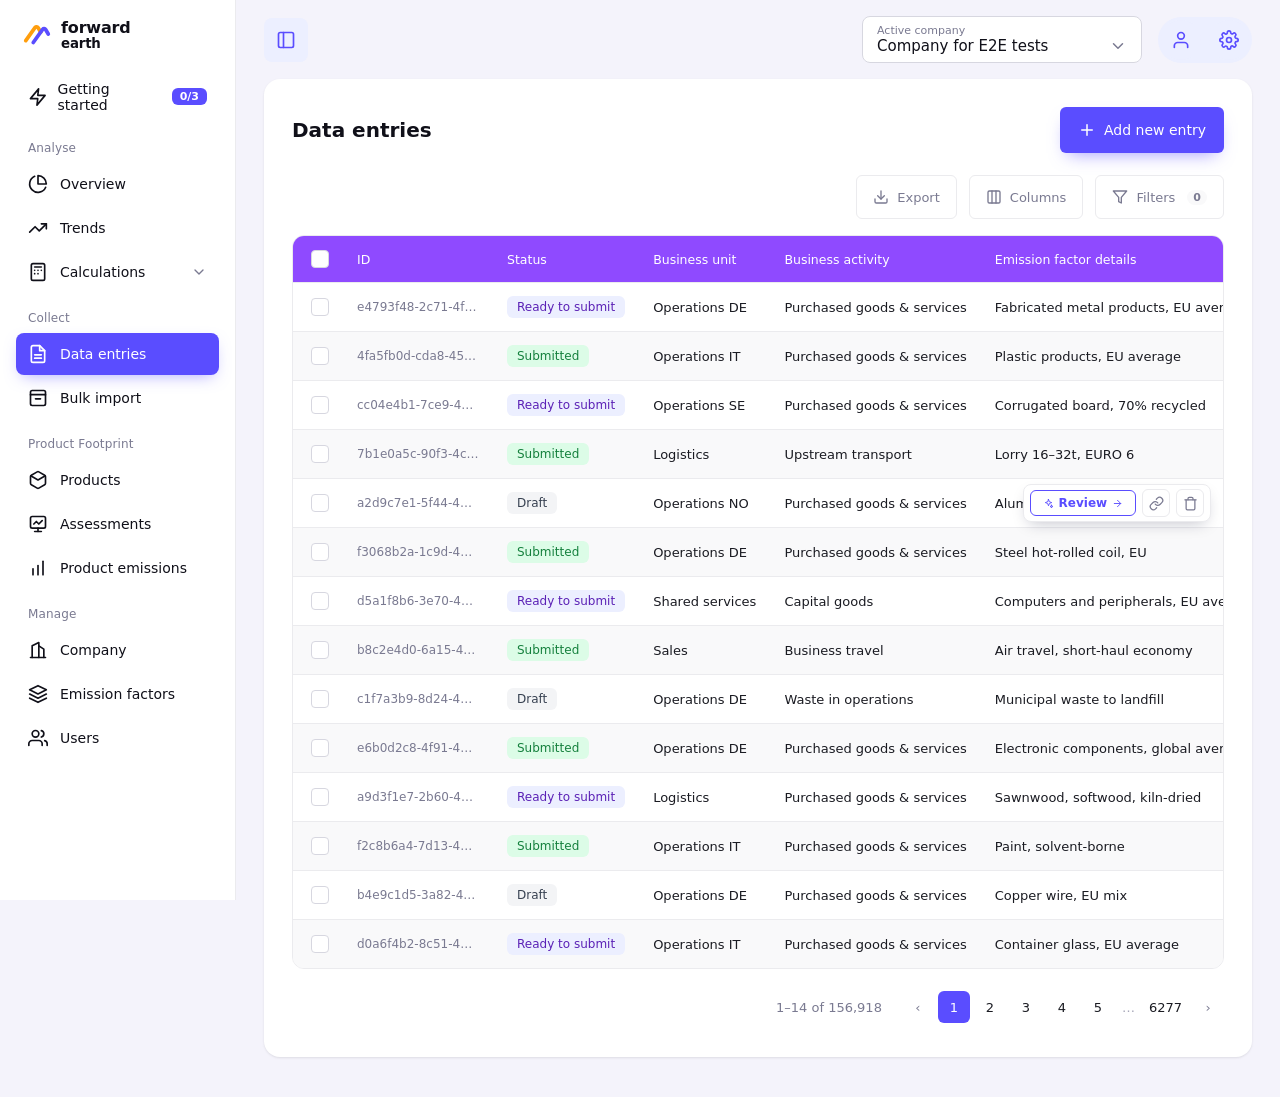
==== commit bae35845: "EF detail panels: add Delete, rename Cancel to Close Both factor detail panels (synthetic review pan" ====
--- a/data-entries-improve-ef.html
+++ b/data-entries-improve-ef.html
@@ -713,7 +713,7 @@
   // Synthetic factors open the review view (composition, energy) read-only;
   // custom factors keep the product's right-side detail panel.
   if(synthetic){
-    openEFSynthDetail(r[0],r[5],r[4].replace("kgCO₂e/","kg CO₂e / "));
+    openEFSynthDetail(r[0],r[5],r[4].replace("kgCO₂e/","kg CO₂e / "),i);
     return;
   }
   document.getElementById("overlays").innerHTML=`
@@ -745,11 +745,20 @@
           <div class="dropzone" style="margin-top:14px">${svg("upload",26)}<span>Drag or upload up to 3 files</span></div>
         </section>
         <div class="modal-foot">
-          <button class="btn outline" style="height:44px" onclick="closeOverlays()">Cancel</button>
+          <button class="btn danger-outline" style="height:44px;padding:0 20px" onclick="deleteEF(${i})">Delete</button>
+          <button class="btn outline" style="height:44px" onclick="closeOverlays()">Close</button>
         </div>
       </div>
     </div>`;
   esc(closeOverlays);
+}
+// Delete a factor from the registry (session-level; seeds restore on reload).
+function deleteEF(i){
+  const name=(i<state.efNew.length?state.efNew[i]:EF_SEED[i-state.efNew.length])?.[0]||"Factor";
+  if(i<state.efNew.length)state.efNew.splice(i,1);
+  else EF_SEED.splice(i-state.efNew.length,1);
+  renderEF();closeOverlays();
+  toast(name+" deleted from Emission factors");
 }
 
 function showPage(p){
@@ -1000,7 +1009,7 @@
 // Synthetic EF detail on the Emission factors page — the same right-side
 // panel as other factor details, with the review body (composition, energy)
 // read-only inside (the factor is already saved; no apply/dismiss).
-function openEFSynthDetail(name,val,unit){
+function openEFSynthDetail(name,val,unit,idx){
   document.getElementById("overlays").innerHTML=`
     <div class="scrim" onclick="closeOverlays()"></div>
     <div class="modal-wrap efdrawer" onclick="if(event.target===event.currentTarget)closeOverlays()">
@@ -1013,7 +1022,8 @@
           <div style="display:flex;flex-direction:column;gap:16px">${reviewBody({val,unit},"")}</div>
         </section>
         <div class="modal-foot">
-          <button class="btn outline" style="height:44px" onclick="closeOverlays()">Cancel</button>
+          <button class="btn danger-outline" style="height:44px;padding:0 20px" onclick="deleteEF(${idx})">Delete</button>
+          <button class="btn outline" style="height:44px" onclick="closeOverlays()">Close</button>
         </div>
       </div>
     </div>`;
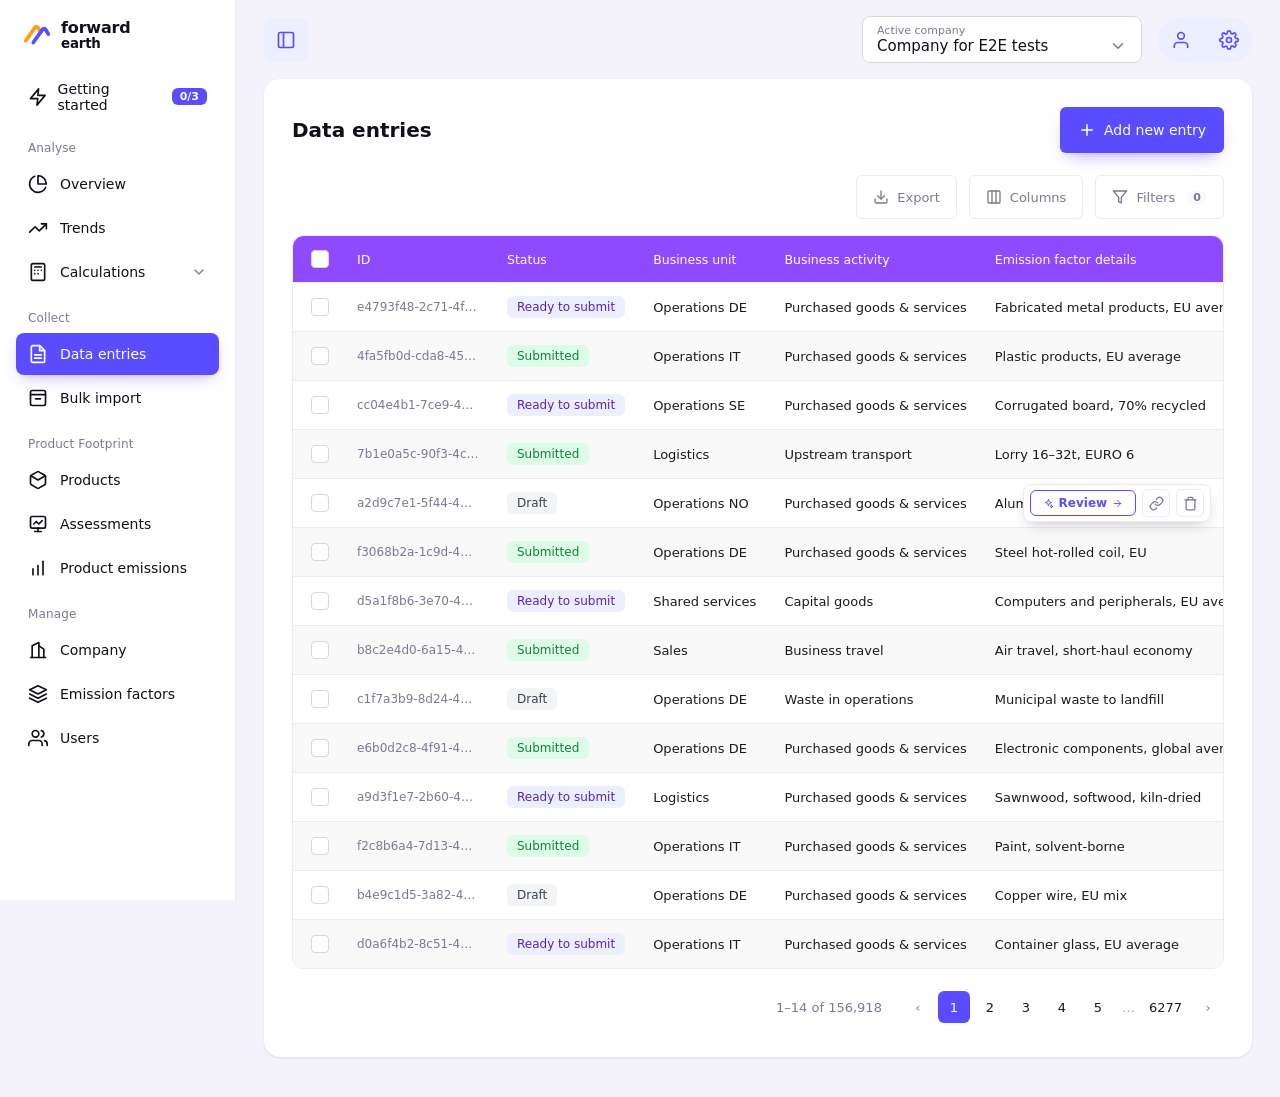
==== commit abeb1cff: "Rename the review CTA: Apply synthetic EF → Use this EF "Apply" implied a calculation that does not " ====
--- a/data-entries-improve-ef.html
+++ b/data-entries-improve-ef.html
@@ -651,8 +651,8 @@
       <td class="col-act" onclick="event.stopPropagation()">
         <span class="actions${busyTray?" show":""}">
           ${showCta?`<button class="rowcta" title="Generate a synthetic EF for this entry" onclick="improveEF('${e.id}')">${svg("sparkles",11)}Generate EF</button>`:""}
-          ${ph==="improving"?`<span class="pill-status" title="Synthetic EF generating — current EF stays applied"><span class="spin">${svg("refresh",11)}</span>Generating</span>`:""}
-          ${ph==="review"?`<button class="rowcta" title="Synthetic EF ready — current EF stays applied until you apply it" onclick="openReview('entry','${e.id}','${e.desc.replace(/'/g,"\\'")}')">${svg("sparkles",11)}Review${svg("arrow",11)}</button>`:""}
+          ${ph==="improving"?`<span class="pill-status" title="Synthetic EF generating — current EF stays in place"><span class="spin">${svg("refresh",11)}</span>Generating</span>`:""}
+          ${ph==="review"?`<button class="rowcta" title="Synthetic EF ready — current EF stays in place until you use it" onclick="openReview('entry','${e.id}','${e.desc.replace(/'/g,"\\'")}')">${svg("sparkles",11)}Review${svg("arrow",11)}</button>`:""}
           ${ph==="failed"?`<button class="rowcta" title="Synthetic EF result ready to review" onclick="openFailedDialog('entry','${e.id}','${e.desc.replace(/'/g,"\\'")}')">${svg("sparkles",11)}Review${svg("arrow",11)}</button>`:""}
           <button class="iconbtn" title="Copy link to row" onclick="toast('Link to ${e.id.slice(0,8)}… copied to clipboard')">${svg("link",15)}</button>
           <button class="iconbtn danger" title="Delete entry" onclick="deleteRow('${e.id}')">${svg("trash",15)}</button>
@@ -873,7 +873,7 @@
         <h3 style="margin:0;font-size:15px;font-weight:600">Generating synthetic EF</h3>
       </div>
       <div id="stages">${STAGES.map((s,i)=>`<div class="stage" data-i="${i}"><span class="st-ic">${svg("circle",13)}</span>${s}</div>`).join("")}</div>
-      <p class="subx" style="margin:0">You can close this window and keep working — progress shows on the entry and you'll be notified when the result is ready to review. <b>Nothing changes until you apply it.</b></p>
+      <p class="subx" style="margin:0">You can close this window and keep working — progress shows on the entry and you'll be notified when the result is ready to review. <b>Nothing changes until you decide to use it.</b></p>
       <div style="display:flex;justify-content:center;padding-top:2px">
         <button class="btn secondary" onclick="closeWiz();toast('Generating synthetic EF — takes 5–10 minutes. The entry will show when the result is ready to review.')">Close window</button>
       </div>
@@ -898,7 +898,7 @@
     else if(j.kind==="material"){const m=MATS.find(x=>x.id===j.id);if(m){m.state="failed";renderAssessment();}}
     else if(j.kind==="newentry"&&newState){newState.synthPhase="failed";renderNew();}
     if(dlgOpen)closeWiz();
-    toast("Synthetic EF generation failed — "+j.name+". Your current EF stays applied.");
+    toast("Synthetic EF generation failed — "+j.name+". Your current EF stays in place.");
     return;
   }
   // Success: the synthetic EF is written to the registry the moment
@@ -920,7 +920,7 @@
     <div class="wizdlg" role="dialog" aria-modal="true" style="width:460px">
       <div class="head"><div style="flex:1"><h3>Review synthetic EF</h3><p class="subx" style="margin-top:2px">${name}</p></div>
         <button class="close" onclick="closeWiz()">${svg("close",16)}</button></div>
-      <div class="banner fail"><span style="flex:0 0 auto">${svg("warn",17)}</span><span class="tx"><b>Synthetic EF generation failed.</b> Your current EF stays applied.</span></div>
+      <div class="banner fail"><span style="flex:0 0 auto">${svg("warn",17)}</span><span class="tx"><b>Synthetic EF generation failed.</b> Your current EF stays in place.</span></div>
       <div class="dlg-foot" style="justify-content:flex-end">
         <button class="btn secondary" onclick="dismissFailed('${kind}','${id}');closeWiz()">Dismiss</button>
         <button class="btn primary" style="height:38px;padding:0 18px" onclick="openSetup('${kind}','${id}','${name.replace(/'/g,"\\'")}')">Generate again</button>
@@ -999,8 +999,8 @@
         <button class="close" onclick="closeWiz()">${svg("close",16)}</button></div>
       ${reviewBody(s,job.context)}
       <div class="dlg-foot" style="justify-content:flex-end">
-        <button class="btn danger-outline" title="Discard this proposal — your current EF stays applied" onclick="dismissSynth()">Dismiss</button>
-        <button class="btn primary" style="height:38px;padding:0 18px" onclick="applySynth()">Apply synthetic EF</button>
+        <button class="btn danger-outline" title="Discard this result — your current EF stays in place" onclick="dismissSynth()">Dismiss</button>
+        <button class="btn primary" style="height:38px;padding:0 18px" onclick="applySynth()">Use this EF</button>
       </div>
     </div>
     </div>`;
@@ -1043,7 +1043,7 @@
     Object.assign(newState,{efName:"",synthetic:false,custom:false,synthPhase:"idle"});
     renderNew();
   }
-  toast(j.kind==="newentry"?"Synthetic EF dismissed — pick or generate another factor.":"Synthetic EF dismissed — your current EF stays applied.");
+  toast(j.kind==="newentry"?"Synthetic EF dismissed — pick or generate another factor.":"Synthetic EF dismissed — your current EF stays in place.");
   job=null;
 }
 function applySynth(){
@@ -1054,7 +1054,7 @@
     const e=allEntries().find(x=>x.id===j.id);ensureAfter(e);
     state.phases[j.id]="after";renderTable();
     if(document.querySelector(".modal-wrap"))openDetail(j.id);
-    toast("Synthetic EF applied to "+j.name+" — submit the entry to start calculations.");
+    toast(j.name+" now uses the synthetic EF — submit the entry to start calculations.");
   } else if(j.kind==="material"){
     const m=MATS.find(x=>x.id===j.id);
     if(m){
@@ -1062,11 +1062,11 @@
       if(!j.efSaved){j.efSaved=synthName(m.item);saveEF(j.efSaved,"kgCO₂e/kg","1.03","Synthetic EF");}
       m.state="applied";m.ef=j.efSaved;m.conf="synth";renderAssessment();
     }
-    toast("Synthetic EF applied to "+j.name+".");
+    toast(j.name+" now uses the synthetic EF.");
   } else if(j.kind==="newentry"&&newState){
     Object.assign(newState,{efName:j.efSaved||synthName(newState.desc),synthetic:true,custom:false,synthPhase:"done"});
     renderNew();
-    toast("Synthetic EF applied to this entry.");
+    toast("This entry now uses the synthetic EF.");
   }
   job=null;
 }
@@ -1082,13 +1082,13 @@
   const spend=e.consType==="Spend data";
   let banner="";
   if(ph==="improving"){
-    banner=`<div class="banner busy"><span class="spinner sm"></span><span class="tx"><b>Generating synthetic EF…</b> Takes 5–10 minutes — you can keep working. Your current EF stays applied until you apply the proposal.</span></div>`;
+    banner=`<div class="banner busy"><span class="spinner sm"></span><span class="tx"><b>Generating synthetic EF…</b> Takes 5–10 minutes — you can keep working. Your current EF stays in place until you decide to use the result.</span></div>`;
   } else if(ph==="review"){
-    banner=`<div class="banner busy"><span style="flex:0 0 auto">${svg("sparkles",17)}</span><span class="tx"><b>Synthetic EF ready for review.</b> Your current EF stays applied until you apply it.</span><button class="btn primary" style="height:36px;padding:0 14px;font-size:13px" onclick="openReview('entry','${id}','${e.desc.replace(/'/g,"\\'")}')">Review</button></div>`;
+    banner=`<div class="banner busy"><span style="flex:0 0 auto">${svg("sparkles",17)}</span><span class="tx"><b>Synthetic EF ready for review.</b> Your current EF stays in place until you use it.</span><button class="btn primary" style="height:36px;padding:0 14px;font-size:13px" onclick="openReview('entry','${id}','${e.desc.replace(/'/g,"\\'")}')">Review</button></div>`;
   } else if(ph==="failed"){
     // The error state lives only inside the review window — here the banner
     // stays neutral, same as a successful result awaiting review.
-    banner=`<div class="banner busy"><span style="flex:0 0 auto">${svg("sparkles",17)}</span><span class="tx"><b>Synthetic EF ready for review.</b> Your current EF stays applied.</span><button class="btn primary" style="height:36px;padding:0 14px;font-size:13px" onclick="openFailedDialog('entry','${id}','${e.desc.replace(/'/g,"\\'")}')">Review</button></div>`;
+    banner=`<div class="banner busy"><span style="flex:0 0 auto">${svg("sparkles",17)}</span><span class="tx"><b>Synthetic EF ready for review.</b> Your current EF stays in place.</span><button class="btn primary" style="height:36px;padding:0 14px;font-size:13px" onclick="openFailedDialog('entry','${id}','${e.desc.replace(/'/g,"\\'")}')">Review</button></div>`;
   }
   // Provenance tag renders inline in the EF name field, in front of the name.
   // The current EF stays in place through generating/review.
@@ -1428,8 +1428,8 @@
   return `<span class="confchip ${m.conf}">${m.conf==="high"?"High":"Medium"}</span>`;
 }
 function matAction(m){
-  if(m.state==="generating")return `<span class="pill-status" title="Synthetic EF generating — current EF stays applied"><span class="spin">${svg("refresh",11)}</span>Generating</span>`;
-  if(m.state==="review")return `<button class="matbtn ready" title="Synthetic EF ready — current EF stays applied until you apply it" onclick="openReview('material','${m.id}','${m.item}')">${svg("sparkles",11)}Review${svg("arrow",11)}</button>`;
+  if(m.state==="generating")return `<span class="pill-status" title="Synthetic EF generating — current EF stays in place"><span class="spin">${svg("refresh",11)}</span>Generating</span>`;
+  if(m.state==="review")return `<button class="matbtn ready" title="Synthetic EF ready — current EF stays in place until you use it" onclick="openReview('material','${m.id}','${m.item}')">${svg("sparkles",11)}Review${svg("arrow",11)}</button>`;
   if(m.state==="failed")return `<button class="matbtn ready" title="Synthetic EF result ready to review" onclick="openFailedDialog('material','${m.id}','${m.item}')">${svg("sparkles",11)}Review${svg("arrow",11)}</button>`;
   // Applied synthetic EFs can be regenerated — same hover button as idle rows.
   return `<button class="matbtn" title="Generate a synthetic EF for this item" onclick="openSetup('material','${m.id}','${m.item}')">${svg("sparkles",11)}Generate EF</button>`;
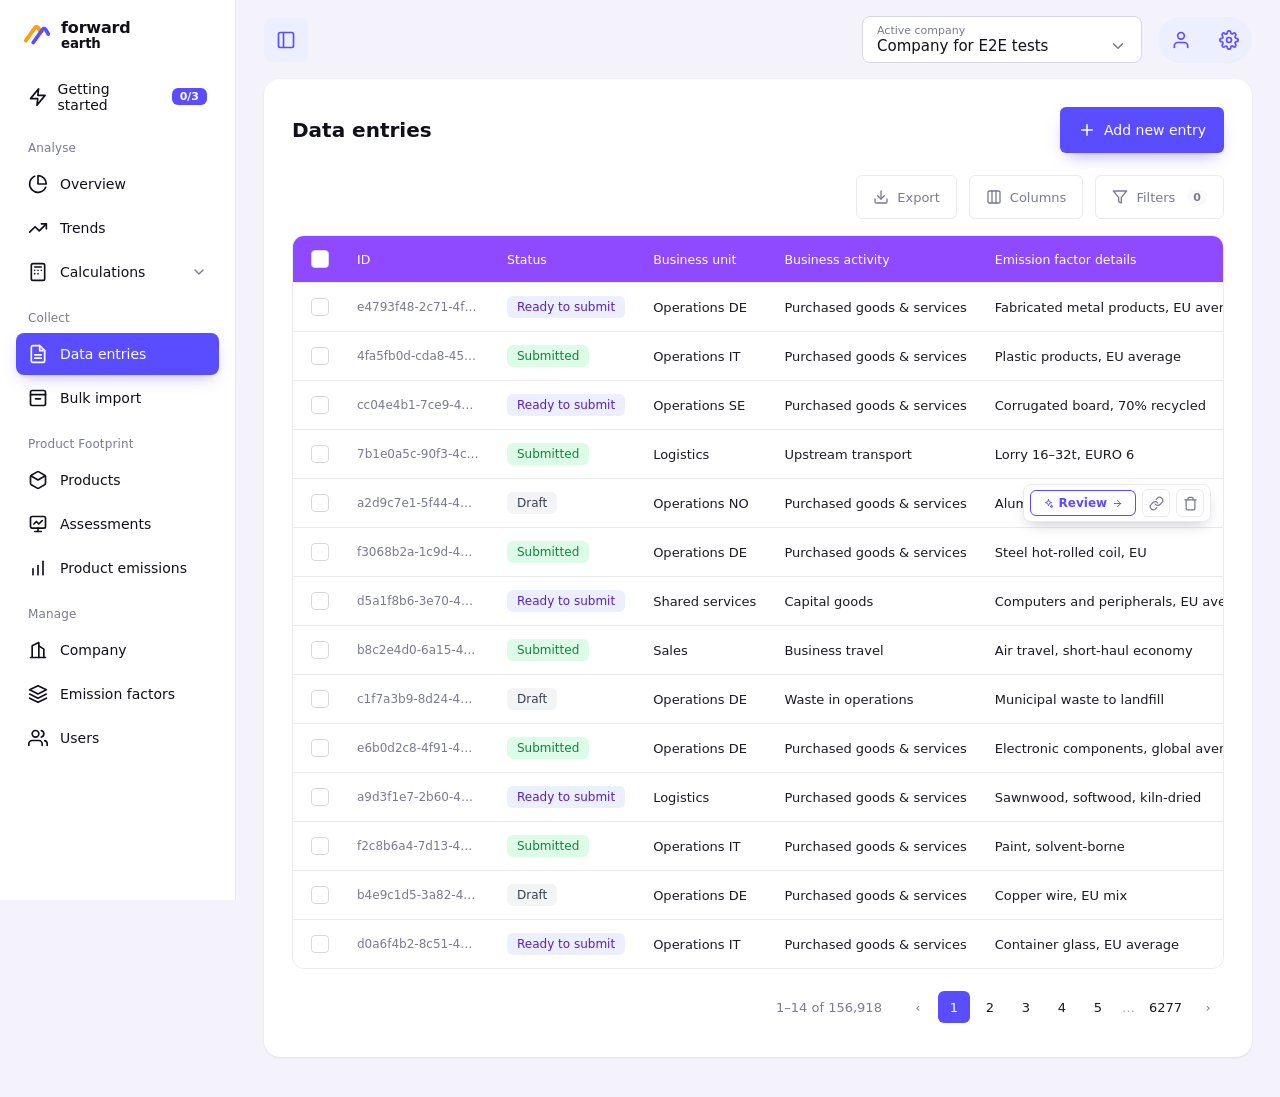
==== commit c647b3b9: "Drop zebra striping — hover row highlight only (design feedback) All data tables (data entries, emis" ====
--- a/data-entries-improve-ef.html
+++ b/data-entries-improve-ef.html
@@ -115,8 +115,9 @@
   vertical-align:middle;white-space:nowrap;}
 tbody td.col-check{padding-left:18px;}
 tbody tr{cursor:pointer;}
-tbody tr:nth-child(odd){background:#fff;}
-tbody tr:nth-child(even){background:var(--bg-subtle);}
+/* Hover row highlight, not zebra stripes (design feedback) — rows stay
+   white and separate via the 1px top border; hover carries the affordance. */
+tbody tr{background:#fff;}
 tbody tr:hover{background:#F3EFFE;}
 td.id-cell{font-variant-numeric:tabular-nums;color:var(--text-muted);font-size:12px;max-width:150px;
   overflow:hidden;text-overflow:ellipsis;}
@@ -330,7 +331,6 @@
 .rvw table{font-size:12px;}
 .rvw tbody tr{cursor:default;}
 .rvw tbody tr:hover{background:inherit;}
-.rvw tbody tr:nth-child(even):hover{background:var(--bg-subtle);}
 .energy{border:1px solid var(--border);border-radius:var(--radius-md);}
 .energy>div{display:flex;justify-content:space-between;gap:12px;padding:9px 12px;font-size:12px;}
 .energy>div+div{border-top:1px solid var(--border);}
@@ -652,7 +652,7 @@
         <span class="actions${busyTray?" show":""}">
           ${showCta?`<button class="rowcta" title="Generate a synthetic EF for this entry" onclick="improveEF('${e.id}')">${svg("sparkles",11)}Generate EF</button>`:""}
           ${ph==="improving"?`<span class="pill-status" title="Synthetic EF generating — current EF stays in place"><span class="spin">${svg("refresh",11)}</span>Generating</span>`:""}
-          ${ph==="review"?`<button class="rowcta" title="Synthetic EF ready — current EF stays in place until you use it" onclick="openReview('entry','${e.id}','${e.desc.replace(/'/g,"\\'")}')">${svg("sparkles",11)}Review${svg("arrow",11)}</button>`:""}
+          ${ph==="review"?`<button class="rowcta" title="Synthetic EF ready — current EF stays in place until you accept it" onclick="openReview('entry','${e.id}','${e.desc.replace(/'/g,"\\'")}')">${svg("sparkles",11)}Review${svg("arrow",11)}</button>`:""}
           ${ph==="failed"?`<button class="rowcta" title="Synthetic EF result ready to review" onclick="openFailedDialog('entry','${e.id}','${e.desc.replace(/'/g,"\\'")}')">${svg("sparkles",11)}Review${svg("arrow",11)}</button>`:""}
           <button class="iconbtn" title="Copy link to row" onclick="toast('Link to ${e.id.slice(0,8)}… copied to clipboard')">${svg("link",15)}</button>
           <button class="iconbtn danger" title="Delete entry" onclick="deleteRow('${e.id}')">${svg("trash",15)}</button>
@@ -873,7 +873,7 @@
         <h3 style="margin:0;font-size:15px;font-weight:600">Generating synthetic EF</h3>
       </div>
       <div id="stages">${STAGES.map((s,i)=>`<div class="stage" data-i="${i}"><span class="st-ic">${svg("circle",13)}</span>${s}</div>`).join("")}</div>
-      <p class="subx" style="margin:0">You can close this window and keep working — progress shows on the entry and you'll be notified when the result is ready to review. <b>Nothing changes until you decide to use it.</b></p>
+      <p class="subx" style="margin:0">You can close this window and keep working — progress shows on the entry and you'll be notified when the result is ready to review. <b>Nothing changes until you accept it.</b></p>
       <div style="display:flex;justify-content:center;padding-top:2px">
         <button class="btn secondary" onclick="closeWiz();toast('Generating synthetic EF — takes 5–10 minutes. The entry will show when the result is ready to review.')">Close window</button>
       </div>
@@ -1000,7 +1000,7 @@
       ${reviewBody(s,job.context)}
       <div class="dlg-foot" style="justify-content:flex-end">
         <button class="btn danger-outline" title="Discard this result — your current EF stays in place" onclick="dismissSynth()">Dismiss</button>
-        <button class="btn primary" style="height:38px;padding:0 18px" onclick="applySynth()">Use this EF</button>
+        <button class="btn primary" style="height:38px;padding:0 18px" onclick="applySynth()">Accept synthetic EF</button>
       </div>
     </div>
     </div>`;
@@ -1054,7 +1054,7 @@
     const e=allEntries().find(x=>x.id===j.id);ensureAfter(e);
     state.phases[j.id]="after";renderTable();
     if(document.querySelector(".modal-wrap"))openDetail(j.id);
-    toast(j.name+" now uses the synthetic EF — submit the entry to start calculations.");
+    toast("Synthetic EF accepted for "+j.name+" — submit the entry to start calculations.");
   } else if(j.kind==="material"){
     const m=MATS.find(x=>x.id===j.id);
     if(m){
@@ -1062,11 +1062,11 @@
       if(!j.efSaved){j.efSaved=synthName(m.item);saveEF(j.efSaved,"kgCO₂e/kg","1.03","Synthetic EF");}
       m.state="applied";m.ef=j.efSaved;m.conf="synth";renderAssessment();
     }
-    toast(j.name+" now uses the synthetic EF.");
+    toast("Synthetic EF accepted for "+j.name+".");
   } else if(j.kind==="newentry"&&newState){
     Object.assign(newState,{efName:j.efSaved||synthName(newState.desc),synthetic:true,custom:false,synthPhase:"done"});
     renderNew();
-    toast("This entry now uses the synthetic EF.");
+    toast("Synthetic EF accepted for this entry.");
   }
   job=null;
 }
@@ -1082,9 +1082,9 @@
   const spend=e.consType==="Spend data";
   let banner="";
   if(ph==="improving"){
-    banner=`<div class="banner busy"><span class="spinner sm"></span><span class="tx"><b>Generating synthetic EF…</b> Takes 5–10 minutes — you can keep working. Your current EF stays in place until you decide to use the result.</span></div>`;
+    banner=`<div class="banner busy"><span class="spinner sm"></span><span class="tx"><b>Generating synthetic EF…</b> Takes 5–10 minutes — you can keep working. Your current EF stays in place until you accept the result.</span></div>`;
   } else if(ph==="review"){
-    banner=`<div class="banner busy"><span style="flex:0 0 auto">${svg("sparkles",17)}</span><span class="tx"><b>Synthetic EF ready for review.</b> Your current EF stays in place until you use it.</span><button class="btn primary" style="height:36px;padding:0 14px;font-size:13px" onclick="openReview('entry','${id}','${e.desc.replace(/'/g,"\\'")}')">Review</button></div>`;
+    banner=`<div class="banner busy"><span style="flex:0 0 auto">${svg("sparkles",17)}</span><span class="tx"><b>Synthetic EF ready for review.</b> Your current EF stays in place until you accept it.</span><button class="btn primary" style="height:36px;padding:0 14px;font-size:13px" onclick="openReview('entry','${id}','${e.desc.replace(/'/g,"\\'")}')">Review</button></div>`;
   } else if(ph==="failed"){
     // The error state lives only inside the review window — here the banner
     // stays neutral, same as a successful result awaiting review.
@@ -1429,7 +1429,7 @@
 }
 function matAction(m){
   if(m.state==="generating")return `<span class="pill-status" title="Synthetic EF generating — current EF stays in place"><span class="spin">${svg("refresh",11)}</span>Generating</span>`;
-  if(m.state==="review")return `<button class="matbtn ready" title="Synthetic EF ready — current EF stays in place until you use it" onclick="openReview('material','${m.id}','${m.item}')">${svg("sparkles",11)}Review${svg("arrow",11)}</button>`;
+  if(m.state==="review")return `<button class="matbtn ready" title="Synthetic EF ready — current EF stays in place until you accept it" onclick="openReview('material','${m.id}','${m.item}')">${svg("sparkles",11)}Review${svg("arrow",11)}</button>`;
   if(m.state==="failed")return `<button class="matbtn ready" title="Synthetic EF result ready to review" onclick="openFailedDialog('material','${m.id}','${m.item}')">${svg("sparkles",11)}Review${svg("arrow",11)}</button>`;
   // Applied synthetic EFs can be regenerated — same hover button as idle rows.
   return `<button class="matbtn" title="Generate a synthetic EF for this item" onclick="openSetup('material','${m.id}','${m.item}')">${svg("sparkles",11)}Generate EF</button>`;
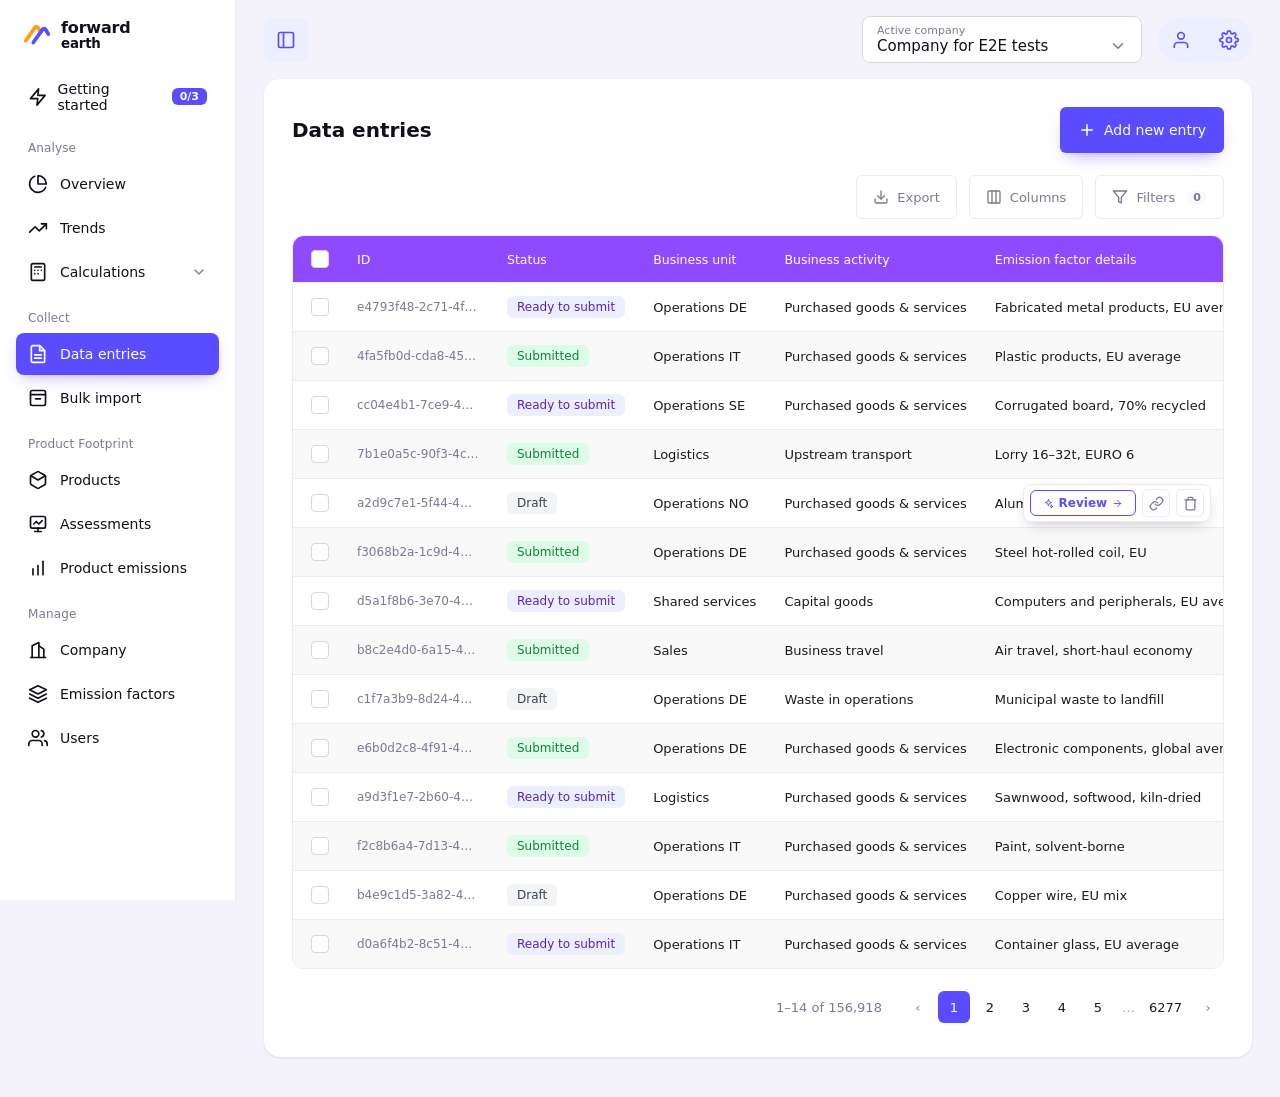
==== commit 232fe3a9: "Revert "Drop zebra striping — hover row highlight only (design feedback)" This reverts commit c647b3" ====
--- a/data-entries-improve-ef.html
+++ b/data-entries-improve-ef.html
@@ -115,9 +115,8 @@
   vertical-align:middle;white-space:nowrap;}
 tbody td.col-check{padding-left:18px;}
 tbody tr{cursor:pointer;}
-/* Hover row highlight, not zebra stripes (design feedback) — rows stay
-   white and separate via the 1px top border; hover carries the affordance. */
-tbody tr{background:#fff;}
+tbody tr:nth-child(odd){background:#fff;}
+tbody tr:nth-child(even){background:var(--bg-subtle);}
 tbody tr:hover{background:#F3EFFE;}
 td.id-cell{font-variant-numeric:tabular-nums;color:var(--text-muted);font-size:12px;max-width:150px;
   overflow:hidden;text-overflow:ellipsis;}
@@ -331,6 +330,7 @@
 .rvw table{font-size:12px;}
 .rvw tbody tr{cursor:default;}
 .rvw tbody tr:hover{background:inherit;}
+.rvw tbody tr:nth-child(even):hover{background:var(--bg-subtle);}
 .energy{border:1px solid var(--border);border-radius:var(--radius-md);}
 .energy>div{display:flex;justify-content:space-between;gap:12px;padding:9px 12px;font-size:12px;}
 .energy>div+div{border-top:1px solid var(--border);}
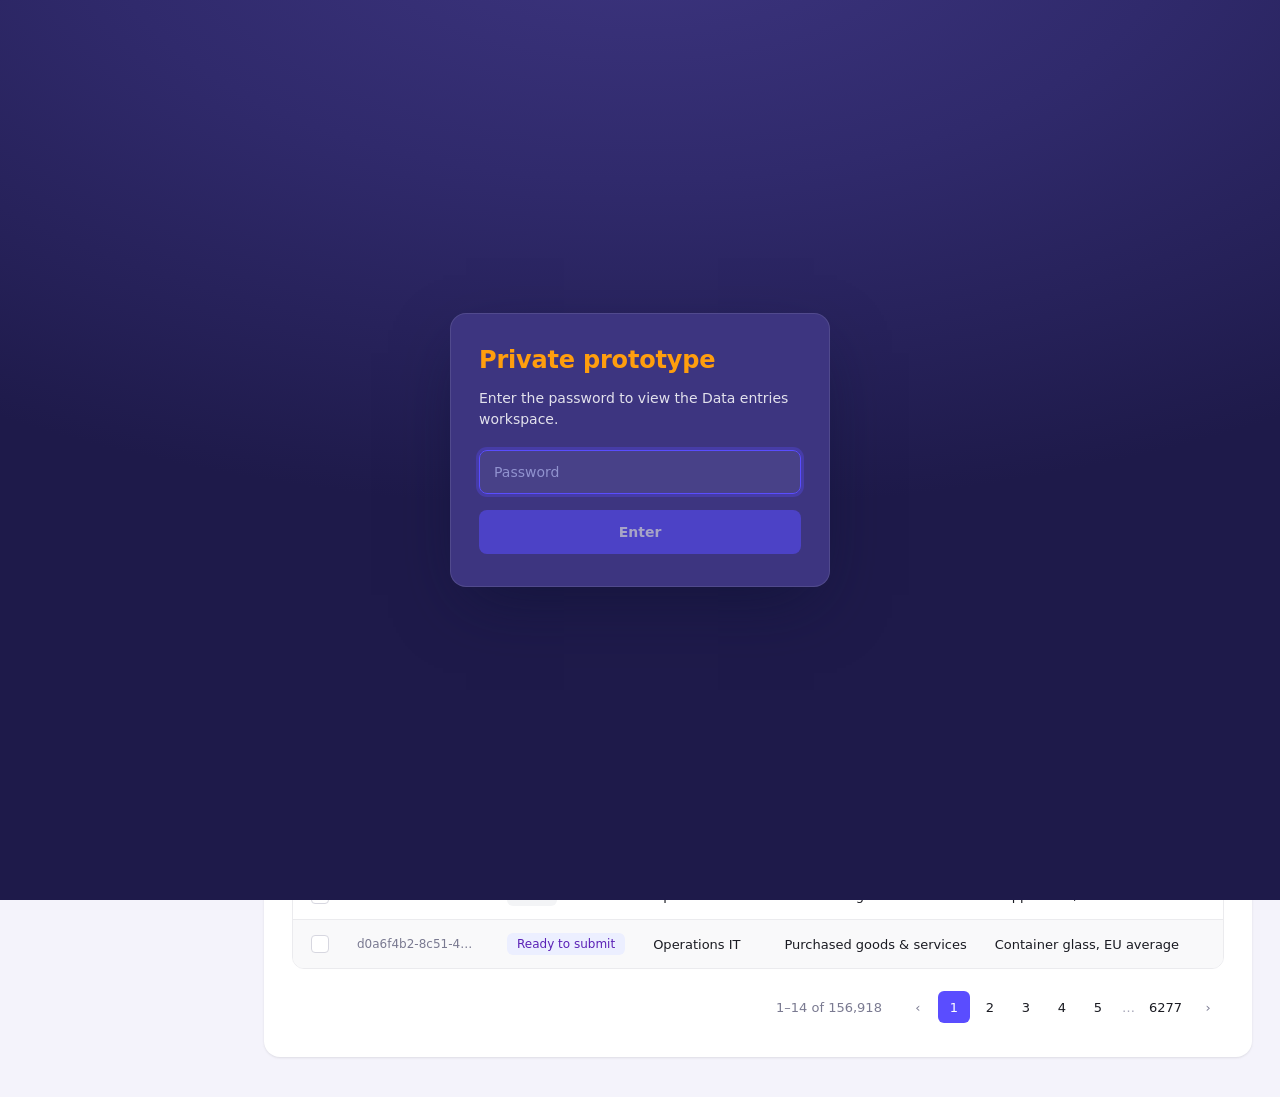
==== commit f103ff49: "Add password gate to data-entries page (same password, no brand) Mirrors index.html gate: SHA-256 of" ====
--- a/data-entries-improve-ef.html
+++ b/data-entries-improve-ef.html
@@ -367,6 +367,78 @@
 </style>
 </head>
 <body>
+<!-- ── Password gate (client-side deterrent, no brand). Same password + session
+     key as index.html, so unlocking either page keeps both open this tab session. ── -->
+<style>
+  .proto-gate { position: fixed; inset: 0; z-index: 99999; display: flex; align-items: center; justify-content: center; padding: 24px; background: radial-gradient(1200px 600px at 50% -10%, #3D3580 0%, #302A6C 45%, #1E1A4A 100%); font-family: "Satoshi Variable","Satoshi",system-ui,sans-serif; }
+  .proto-gate__card { width: 100%; max-width: 380px; display: flex; flex-direction: column; gap: 14px; background: #3D3580; border: 1px solid rgba(255,255,255,0.10); border-radius: 16px; padding: 32px 28px; box-shadow: 0 24px 64px -16px rgba(11,16,49,0.55); text-align: left; }
+  .proto-gate__title { margin: 0; font-size: 24px; font-weight: 700; color: #FF9E0D; letter-spacing: -0.2px; }
+  .proto-gate__sub { margin: 0 0 6px; font-size: 14px; line-height: 1.5; color: #FFFFFF; opacity: 0.85; }
+  .proto-gate__input { width: 100%; box-sizing: border-box; height: 44px; padding: 0 14px; font-size: 14px; font-family: inherit; color: #FFFFFF; background: rgba(255,255,255,0.06); border: 1px solid rgba(255,255,255,0.18); border-radius: 8px; outline: none; transition: border-color 150ms ease, box-shadow 150ms ease; }
+  .proto-gate__input::placeholder { color: #C2C9FF; opacity: 0.6; }
+  .proto-gate__input:focus { border-color: #5A4DFF; box-shadow: 0 0 0 3px rgba(90,77,255,0.30); }
+  .proto-gate__input.is-error { border-color: #F35151; box-shadow: 0 0 0 3px rgba(243,81,81,0.22); }
+  .proto-gate__err { font-size: 12.5px; color: #FFC9C9; margin-top: -4px; }
+  .proto-gate__btn { height: 44px; border: none; border-radius: 8px; cursor: pointer; background: #5A4DFF; color: #fff; font-size: 14px; font-weight: 600; font-family: inherit; transition: background 150ms ease, opacity 150ms ease; margin-top: 2px; }
+  .proto-gate__btn:hover:not(:disabled) { background: #472AD8; }
+  .proto-gate__btn:disabled { opacity: 0.55; cursor: default; }
+</style>
+<script>
+(function () {
+  // Same password + session key as index.html.
+  var PROTO_PASSWORD_SHA256 = "20df8ad6cb70ec8b4114b0182fe0861b15565132f53edd3955e10dd68e145077"; // default: "forward-earth"
+  if (sessionStorage.getItem("fe-proto-auth") === "1") return;
+
+  async function sha256Hex(str) {
+    var buf = await crypto.subtle.digest("SHA-256", new TextEncoder().encode(str));
+    return [].map.call(new Uint8Array(buf), function (x) { return x.toString(16).padStart(2, "0"); }).join("");
+  }
+
+  var prevOverflow = document.documentElement.style.overflow;
+  document.documentElement.style.overflow = "hidden";
+
+  var gate = document.createElement("div");
+  gate.className = "proto-gate";
+  gate.innerHTML =
+    '<form class="proto-gate__card">' +
+      '<h1 class="proto-gate__title">Private prototype</h1>' +
+      '<p class="proto-gate__sub">Enter the password to view the Data entries workspace.</p>' +
+      '<input class="proto-gate__input" type="password" placeholder="Password" autocomplete="off" autofocus />' +
+      '<div class="proto-gate__err" style="display:none">Incorrect password — please try again.</div>' +
+      '<button class="proto-gate__btn" type="submit" disabled>Enter</button>' +
+    '</form>';
+  document.body.appendChild(gate);
+
+  var form = gate.querySelector("form");
+  var input = gate.querySelector(".proto-gate__input");
+  var err = gate.querySelector(".proto-gate__err");
+  var btn = gate.querySelector(".proto-gate__btn");
+  var busy = false;
+
+  input.addEventListener("input", function () {
+    btn.disabled = !input.value || busy;
+    input.classList.remove("is-error");
+    err.style.display = "none";
+  });
+
+  form.addEventListener("submit", async function (e) {
+    e.preventDefault();
+    if (!input.value || busy) return;
+    busy = true; btn.disabled = true; btn.textContent = "Checking…";
+    var ok = (await sha256Hex(input.value)) === PROTO_PASSWORD_SHA256;
+    busy = false; btn.textContent = "Enter";
+    if (ok) {
+      sessionStorage.setItem("fe-proto-auth", "1");
+      document.documentElement.style.overflow = prevOverflow;
+      gate.remove();
+    } else {
+      input.classList.add("is-error");
+      err.style.display = "";
+      input.value = ""; btn.disabled = true; input.focus();
+    }
+  });
+})();
+</script>
 <div class="app">
   <!-- ── Sidebar ── -->
   <aside class="sidebar">
@@ -650,7 +722,7 @@
       <td>${e.consType} · ${e.cons}</td>
       <td class="col-act" onclick="event.stopPropagation()">
         <span class="actions${busyTray?" show":""}">
-          ${showCta?`<button class="rowcta" title="Generate a synthetic EF for this entry" onclick="improveEF('${e.id}')">${svg("sparkles",11)}Generate EF</button>`:""}
+          ${showCta?`<button class="rowcta" title="Generate a synthetic EF for this entry" onclick="improveEF('${e.id}')">${svg("sparkles",11)}Generate</button>`:""}
           ${ph==="improving"?`<span class="pill-status" title="Synthetic EF generating — current EF stays in place"><span class="spin">${svg("refresh",11)}</span>Generating</span>`:""}
           ${ph==="review"?`<button class="rowcta" title="Synthetic EF ready — current EF stays in place until you accept it" onclick="openReview('entry','${e.id}','${e.desc.replace(/'/g,"\\'")}')">${svg("sparkles",11)}Review${svg("arrow",11)}</button>`:""}
           ${ph==="failed"?`<button class="rowcta" title="Synthetic EF result ready to review" onclick="openFailedDialog('entry','${e.id}','${e.desc.replace(/'/g,"\\'")}')">${svg("sparkles",11)}Review${svg("arrow",11)}</button>`:""}
@@ -1116,7 +1188,7 @@
           ${alts.map(a=>`<button type="button" role="option" class="efselect-item${a===c.ef?" current":""}" onclick="pickDetailEf('${id}','${a.replace(/'/g,"\\'")}')">${a}</button>`).join("")}
           <div class="efselect-sep"></div>
           ${efEligible(e)?`<button type="button" class="efselect-item create" onclick="improveEF('${id}')">
-            ${svg("sparkles",15)}<span><b>Generate EF</b><span class="subline">Create a synthetic EF with AI for this line item</span></span>
+            ${svg("sparkles",15)}<span><b>Generate synthetic EF</b><span class="subline">Created with AI from the item's bill of materials</span></span>
           </button>`:""}
           <button type="button" class="efselect-item create" onclick="pickDetailCustom('${id}')">
             ${svg("plus",15)}<span><b>Create custom emission factor</b><span class="subline">Enter your own supplier-specific factor</span></span>
@@ -1336,8 +1408,8 @@
     const genBlockedWhy=f.consType!=="Material/service data"?"Available for weight-based entries only":"Add a description to generate a synthetic factor";
     const createActions=`<div class="efselect-sep"></div>
         ${genEligible?`<button type="button" class="efselect-item create" onclick="pickEf('__synthetic__')">
-          ${svg("sparkles",15)}<span><b>Generate EF</b><span class="subline">Create a synthetic emission factor with AI</span></span>
-        </button>`:`<div class="efselect-item" style="cursor:default;color:var(--text-subtle)">${svg("sparkles",15)}<span><b>Generate EF</b><span class="subline">${genBlockedWhy}</span></span></div>`}
+          ${svg("sparkles",15)}<span><b>Generate synthetic EF</b><span class="subline">Created with AI from the item's bill of materials</span></span>
+        </button>`:`<div class="efselect-item" style="cursor:default;color:var(--text-subtle)">${svg("sparkles",15)}<span><b>Generate synthetic EF</b><span class="subline">${genBlockedWhy}</span></span></div>`}
         <button type="button" class="efselect-item create" onclick="pickEf('__custom__')">
           ${svg("plus",15)}<span><b>Create custom emission factor</b><span class="subline">Enter your own supplier-specific factor</span></span>
         </button>`;
@@ -1432,7 +1504,7 @@
   if(m.state==="review")return `<button class="matbtn ready" title="Synthetic EF ready — current EF stays in place until you accept it" onclick="openReview('material','${m.id}','${m.item}')">${svg("sparkles",11)}Review${svg("arrow",11)}</button>`;
   if(m.state==="failed")return `<button class="matbtn ready" title="Synthetic EF result ready to review" onclick="openFailedDialog('material','${m.id}','${m.item}')">${svg("sparkles",11)}Review${svg("arrow",11)}</button>`;
   // Applied synthetic EFs can be regenerated — same hover button as idle rows.
-  return `<button class="matbtn" title="Generate a synthetic EF for this item" onclick="openSetup('material','${m.id}','${m.item}')">${svg("sparkles",11)}Generate EF</button>`;
+  return `<button class="matbtn" title="Generate a synthetic EF for this item" onclick="openSetup('material','${m.id}','${m.item}')">${svg("sparkles",11)}Generate</button>`;
 }
 function openAssessment(){
   document.getElementById("overlays").innerHTML=`
